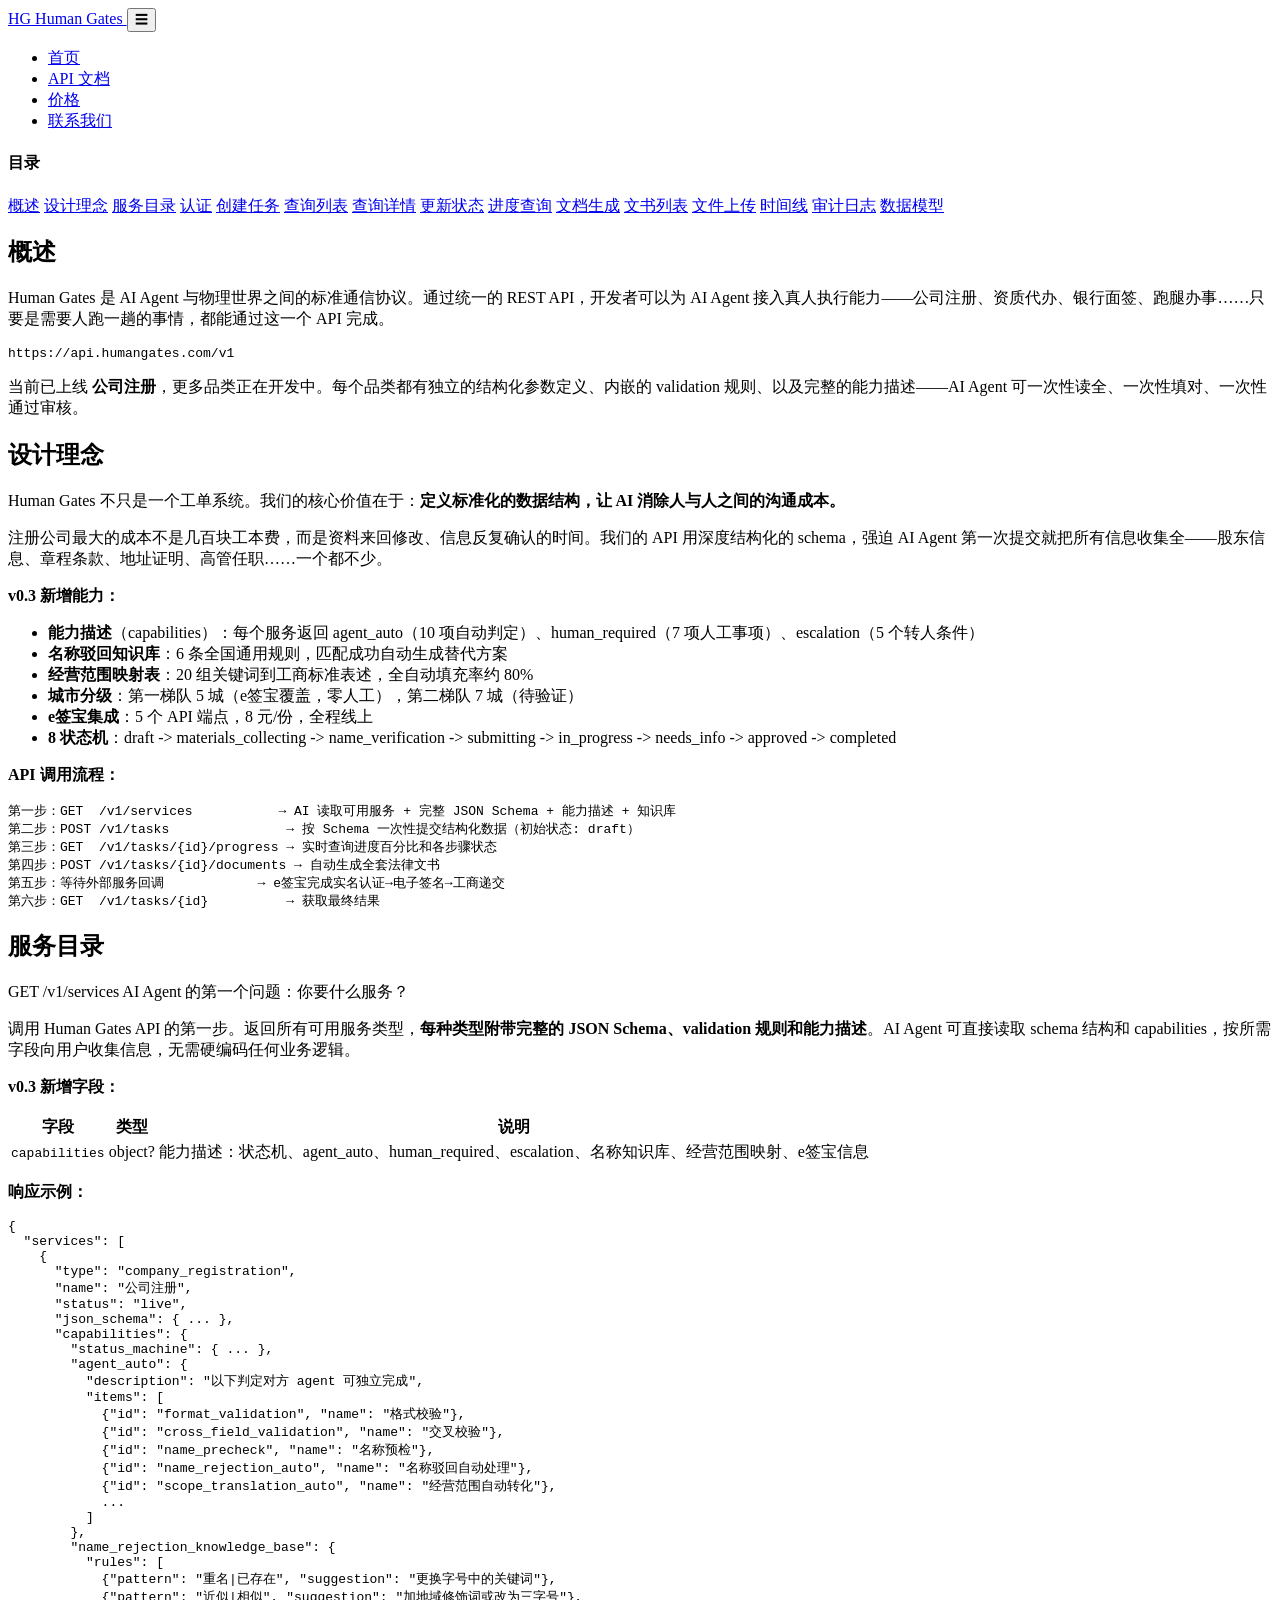
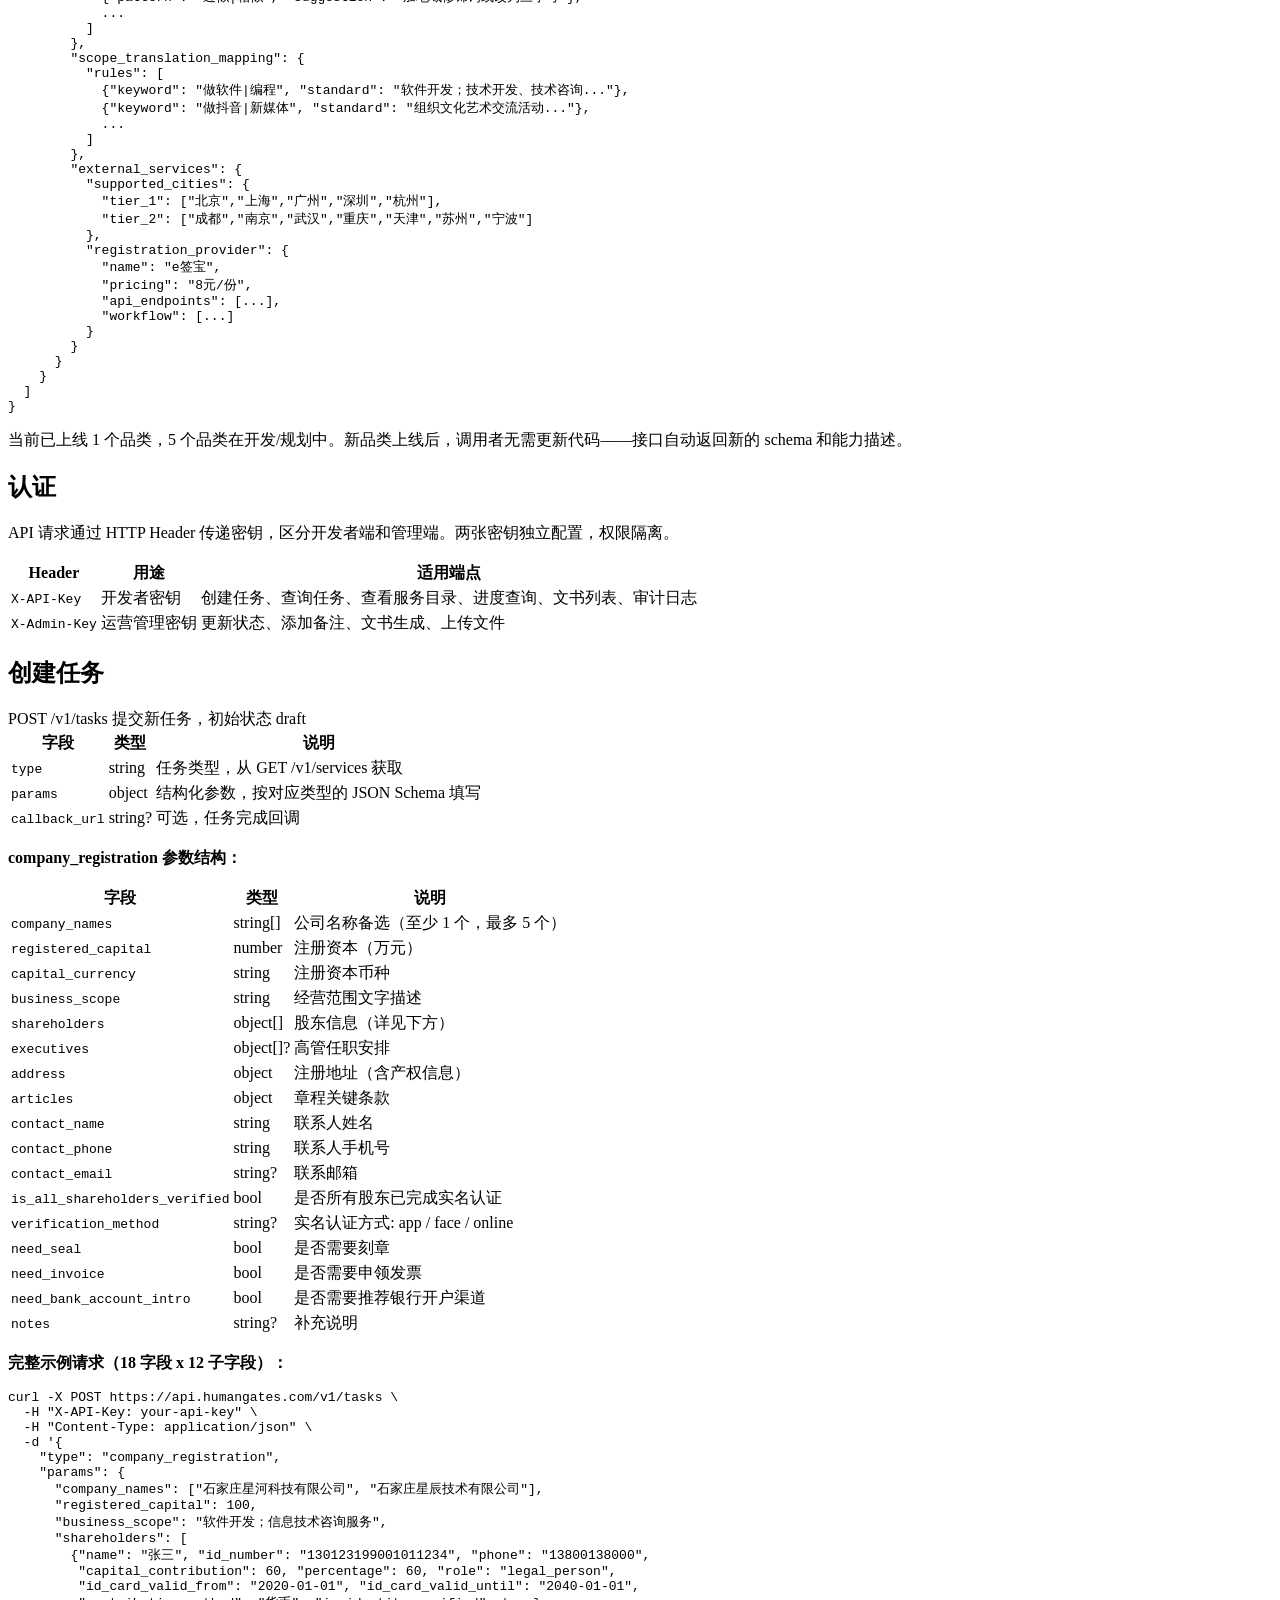
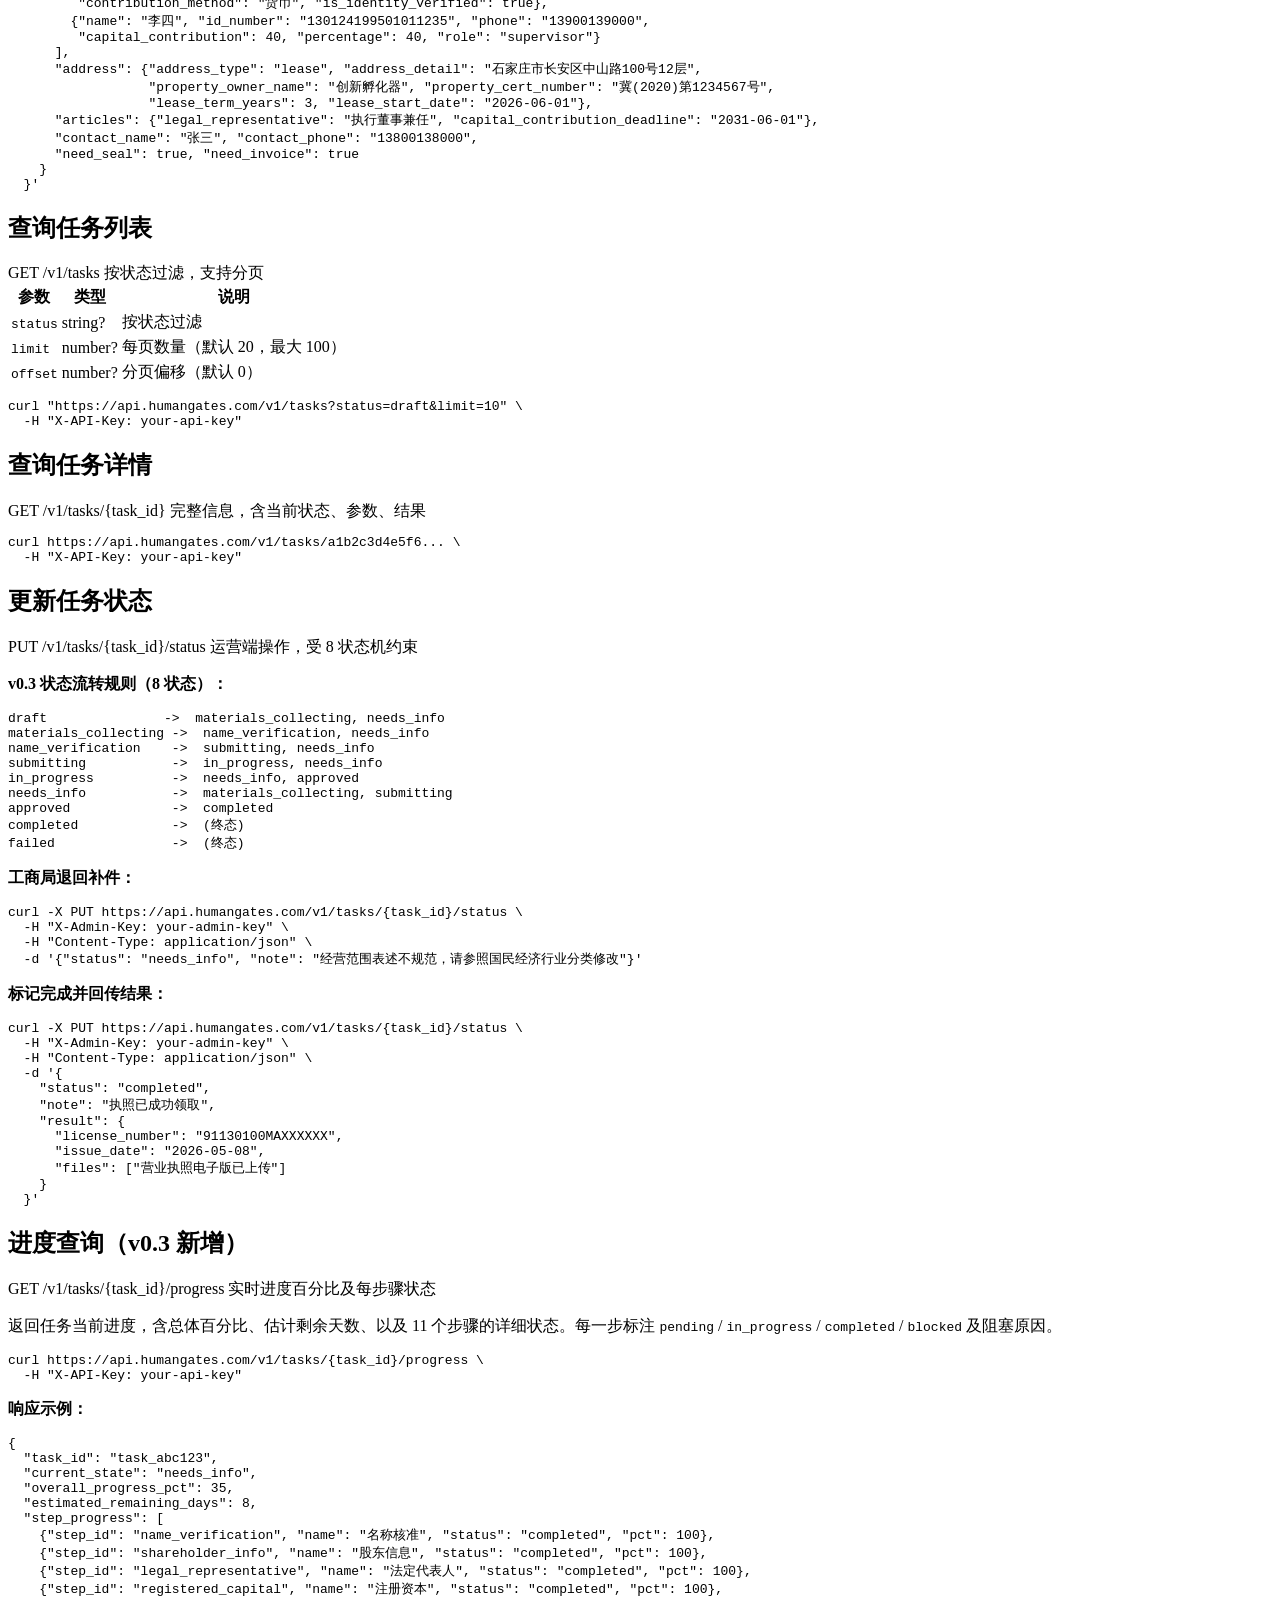
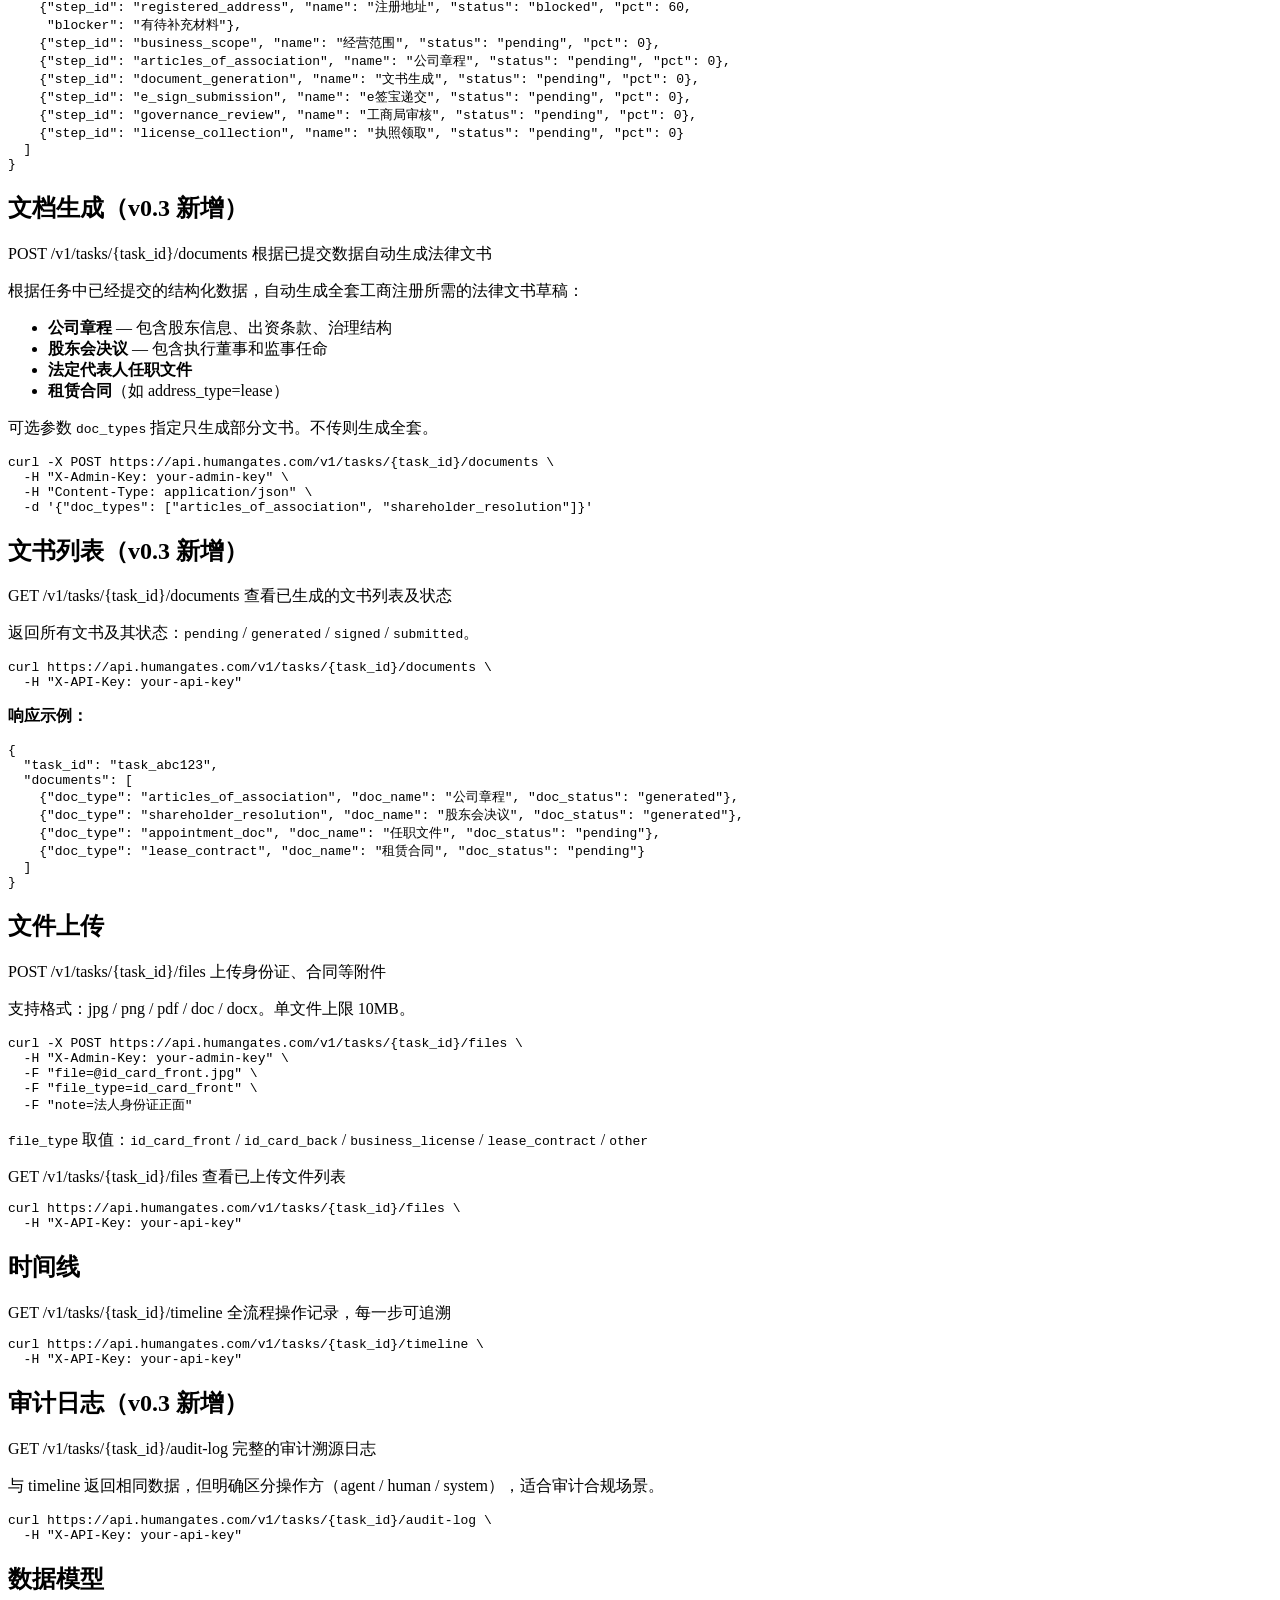
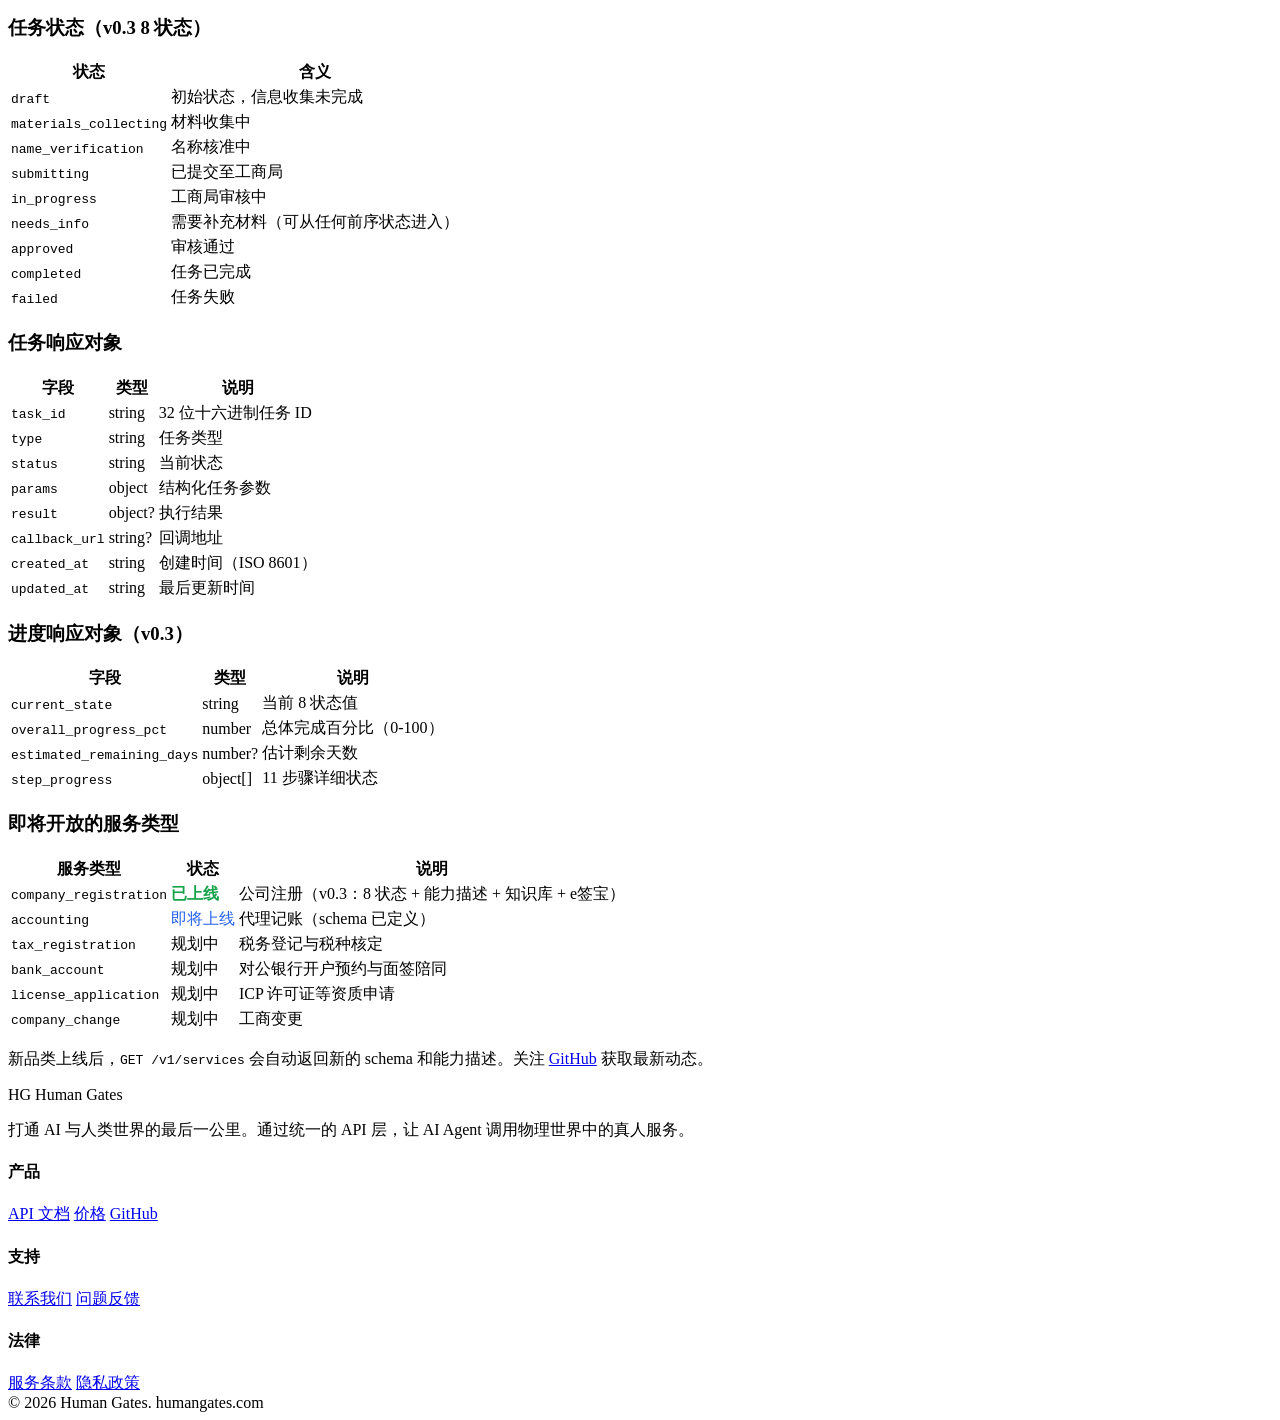
==== www/api-docs.html @ 6cca4e90 "v0.3.0 — 能力体系 + e签宝集成 + 8状态状态机 + 文书生成" ====
<!DOCTYPE html>
<html lang="zh-CN">
<head>
  <meta charset="UTF-8">
  <meta name="viewport" content="width=device-width, initial-scale=1.0">
  <title>API 文档 — Human Gates v0.3</title>
  <meta name="description" content="Human Gates API 参考文档。AI Agent 调用物理世界真人服务的标准通信协议。v0.3 新增能力描述、知识库、进度查询和文档生成。">
  <link rel="stylesheet" href="/css/style.css">
  <link rel="icon" href="data:image/svg+xml,<svg xmlns='http://www.w3.org/2000/svg' viewBox='0 0 32 32'><rect width='32' height='32' rx='8' fill='%231a56db'/><text x='50%25' y='55%25' dominant-baseline='middle' text-anchor='middle' fill='white' font-size='18' font-weight='700' font-family='sans-serif'>HG</text></svg>">
</head>
<body>

  <!-- Nav -->
  <nav class="navbar">
    <div class="container">
      <a href="/" class="logo">
        <span class="logo-icon">HG</span>
        Human Gates
      </a>
      <button class="mobile-toggle" aria-label="菜单">☰</button>
      <ul class="nav-links">
        <li><a href="/">首页</a></li>
        <li><a href="/api-docs" class="active">API 文档</a></li>
        <li><a href="/pricing">价格</a></li>
        <li><a href="/pricing#contact" class="nav-cta">联系我们</a></li>
      </ul>
    </div>
  </nav>

  <div class="container">
    <div class="doc-layout">

      <!-- Sidebar -->
      <aside class="doc-sidebar">
        <h4>目录</h4>
        <a href="#overview">概述</a>
        <a href="#philosophy">设计理念</a>
        <a href="#services">服务目录</a>
        <a href="#auth">认证</a>
        <a href="#create-task">创建任务</a>
        <a href="#list-tasks">查询列表</a>
        <a href="#get-task">查询详情</a>
        <a href="#update-status">更新状态</a>
        <a href="#progress">进度查询</a>
        <a href="#documents">文档生成</a>
        <a href="#document-list">文书列表</a>
        <a href="#files">文件上传</a>
        <a href="#timeline">时间线</a>
        <a href="#audit-log">审计日志</a>
        <a href="#schemas">数据模型</a>
      </aside>

      <!-- Content -->
      <main class="doc-content">

        <h2 id="overview">概述</h2>
        <p>Human Gates 是 AI Agent 与物理世界之间的标准通信协议。通过统一的 REST API，开发者可以为 AI Agent 接入真人执行能力——公司注册、资质代办、银行面签、跑腿办事……只要是需要人跑一趟的事情，都能通过这一个 API 完成。</p>
        <pre><code>https://api.humangates.com/v1</code></pre>
        <p>当前已上线 <strong>公司注册</strong>，更多品类正在开发中。每个品类都有独立的结构化参数定义、内嵌的 validation 规则、以及完整的能力描述——AI Agent 可一次性读全、一次性填对、一次性通过审核。</p>

        <h2 id="philosophy">设计理念</h2>
        <p>Human Gates 不只是一个工单系统。我们的核心价值在于：<strong>定义标准化的数据结构，让 AI 消除人与人之间的沟通成本。</strong></p>
        <p>注册公司最大的成本不是几百块工本费，而是资料来回修改、信息反复确认的时间。我们的 API 用深度结构化的 schema，强迫 AI Agent 第一次提交就把所有信息收集全——股东信息、章程条款、地址证明、高管任职……一个都不少。</p>
        <p><strong>v0.3 新增能力：</strong></p>
        <ul>
          <li><strong>能力描述</strong>（capabilities）：每个服务返回 agent_auto（10 项自动判定）、human_required（7 项人工事项）、escalation（5 个转人条件）</li>
          <li><strong>名称驳回知识库</strong>：6 条全国通用规则，匹配成功自动生成替代方案</li>
          <li><strong>经营范围映射表</strong>：20 组关键词到工商标准表述，全自动填充率约 80%</li>
          <li><strong>城市分级</strong>：第一梯队 5 城（e签宝覆盖，零人工），第二梯队 7 城（待验证）</li>
          <li><strong>e签宝集成</strong>：5 个 API 端点，8 元/份，全程线上</li>
          <li><strong>8 状态机</strong>：draft -> materials_collecting -> name_verification -> submitting -> in_progress -> needs_info -> approved -> completed</li>
        </ul>
        <p><strong>API 调用流程：</strong></p>
        <pre><code>第一步：GET  /v1/services           → AI 读取可用服务 + 完整 JSON Schema + 能力描述 + 知识库
第二步：POST /v1/tasks               → 按 Schema 一次性提交结构化数据（初始状态: draft）
第三步：GET  /v1/tasks/{id}/progress → 实时查询进度百分比和各步骤状态
第四步：POST /v1/tasks/{id}/documents → 自动生成全套法律文书
第五步：等待外部服务回调            → e签宝完成实名认证→电子签名→工商递交
第六步：GET  /v1/tasks/{id}          → 获取最终结果</code></pre>

        <h2 id="services">服务目录</h2>
        <div class="endpoint open">
          <div class="endpoint-header">
            <span class="endpoint-method method-get">GET</span>
            <span class="endpoint-path">/v1/services</span>
            <span class="endpoint-desc">AI Agent 的第一个问题：你要什么服务？</span>
          </div>
          <div class="endpoint-body">
            <p>调用 Human Gates API 的第一步。返回所有可用服务类型，<strong>每种类型附带完整的 JSON Schema、validation 规则和能力描述</strong>。AI Agent 可直接读取 schema 结构和 capabilities，按所需字段向用户收集信息，无需硬编码任何业务逻辑。</p>
            <p><strong>v0.3 新增字段：</strong></p>
            <table class="doc-table">
              <thead>
                <tr><th>字段</th><th>类型</th><th>说明</th></tr>
              </thead>
              <tbody>
                <tr><td><code>capabilities</code></td><td>object?</td><td>能力描述：状态机、agent_auto、human_required、escalation、名称知识库、经营范围映射、e签宝信息</td></tr>
              </tbody>
            </table>
            <p><strong>响应示例：</strong></p>
            <pre><code>{
  "services": [
    {
      "type": "company_registration",
      "name": "公司注册",
      "status": "live",
      "json_schema": { ... },
      "capabilities": {
        "status_machine": { ... },
        "agent_auto": {
          "description": "以下判定对方 agent 可独立完成",
          "items": [
            {"id": "format_validation", "name": "格式校验"},
            {"id": "cross_field_validation", "name": "交叉校验"},
            {"id": "name_precheck", "name": "名称预检"},
            {"id": "name_rejection_auto", "name": "名称驳回自动处理"},
            {"id": "scope_translation_auto", "name": "经营范围自动转化"},
            ...
          ]
        },
        "name_rejection_knowledge_base": {
          "rules": [
            {"pattern": "重名|已存在", "suggestion": "更换字号中的关键词"},
            {"pattern": "近似|相似", "suggestion": "加地域修饰词或改为三字号"},
            ...
          ]
        },
        "scope_translation_mapping": {
          "rules": [
            {"keyword": "做软件|编程", "standard": "软件开发；技术开发、技术咨询..."},
            {"keyword": "做抖音|新媒体", "standard": "组织文化艺术交流活动..."},
            ...
          ]
        },
        "external_services": {
          "supported_cities": {
            "tier_1": ["北京","上海","广州","深圳","杭州"],
            "tier_2": ["成都","南京","武汉","重庆","天津","苏州","宁波"]
          },
          "registration_provider": {
            "name": "e签宝",
            "pricing": "8元/份",
            "api_endpoints": [...],
            "workflow": [...]
          }
        }
      }
    }
  ]
}</code></pre>
            <p>当前已上线 1 个品类，5 个品类在开发/规划中。新品类上线后，调用者无需更新代码——接口自动返回新的 schema 和能力描述。</p>
          </div>
        </div>

        <h2 id="auth">认证</h2>
        <p>API 请求通过 HTTP Header 传递密钥，区分开发者端和管理端。两张密钥独立配置，权限隔离。</p>
        <table class="doc-table">
          <thead>
            <tr><th>Header</th><th>用途</th><th>适用端点</th></tr>
          </thead>
          <tbody>
            <tr><td><code>X-API-Key</code></td><td>开发者密钥</td><td>创建任务、查询任务、查看服务目录、进度查询、文书列表、审计日志</td></tr>
            <tr><td><code>X-Admin-Key</code></td><td>运营管理密钥</td><td>更新状态、添加备注、文书生成、上传文件</td></tr>
          </tbody>
        </table>

        <h2 id="create-task">创建任务</h2>
        <div class="endpoint open">
          <div class="endpoint-header">
            <span class="endpoint-method method-post">POST</span>
            <span class="endpoint-path">/v1/tasks</span>
            <span class="endpoint-desc">提交新任务，初始状态 draft</span>
          </div>
          <div class="endpoint-body">
            <table class="doc-table">
              <thead>
                <tr><th>字段</th><th>类型</th><th>说明</th></tr>
              </thead>
              <tbody>
                <tr><td><code>type</code></td><td>string</td><td>任务类型，从 GET /v1/services 获取</td></tr>
                <tr><td><code>params</code></td><td>object</td><td>结构化参数，按对应类型的 JSON Schema 填写</td></tr>
                <tr><td><code>callback_url</code></td><td>string?</td><td>可选，任务完成回调</td></tr>
              </tbody>
            </table>
            <p><strong>company_registration 参数结构：</strong></p>
            <table class="doc-table">
              <thead>
                <tr><th>字段</th><th>类型</th><th>说明</th></tr>
              </thead>
              <tbody>
                <tr><td><code>company_names</code></td><td>string[]</td><td>公司名称备选（至少 1 个，最多 5 个）</td></tr>
                <tr><td><code>registered_capital</code></td><td>number</td><td>注册资本（万元）</td></tr>
                <tr><td><code>capital_currency</code></td><td>string</td><td>注册资本币种</td></tr>
                <tr><td><code>business_scope</code></td><td>string</td><td>经营范围文字描述</td></tr>
                <tr><td><code>shareholders</code></td><td>object[]</td><td>股东信息（详见下方）</td></tr>
                <tr><td><code>executives</code></td><td>object[]?</td><td>高管任职安排</td></tr>
                <tr><td><code>address</code></td><td>object</td><td>注册地址（含产权信息）</td></tr>
                <tr><td><code>articles</code></td><td>object</td><td>章程关键条款</td></tr>
                <tr><td><code>contact_name</code></td><td>string</td><td>联系人姓名</td></tr>
                <tr><td><code>contact_phone</code></td><td>string</td><td>联系人手机号</td></tr>
                <tr><td><code>contact_email</code></td><td>string?</td><td>联系邮箱</td></tr>
                <tr><td><code>is_all_shareholders_verified</code></td><td>bool</td><td>是否所有股东已完成实名认证</td></tr>
                <tr><td><code>verification_method</code></td><td>string?</td><td>实名认证方式: app / face / online</td></tr>
                <tr><td><code>need_seal</code></td><td>bool</td><td>是否需要刻章</td></tr>
                <tr><td><code>need_invoice</code></td><td>bool</td><td>是否需要申领发票</td></tr>
                <tr><td><code>need_bank_account_intro</code></td><td>bool</td><td>是否需要推荐银行开户渠道</td></tr>
                <tr><td><code>notes</code></td><td>string?</td><td>补充说明</td></tr>
              </tbody>
            </table>
            <p><strong>完整示例请求（18 字段 x 12 子字段）：</strong></p>
            <pre><code>curl -X POST https://api.humangates.com/v1/tasks \
  -H "X-API-Key: your-api-key" \
  -H "Content-Type: application/json" \
  -d '{
    "type": "company_registration",
    "params": {
      "company_names": ["石家庄星河科技有限公司", "石家庄星辰技术有限公司"],
      "registered_capital": 100,
      "business_scope": "软件开发；信息技术咨询服务",
      "shareholders": [
        {"name": "张三", "id_number": "130123199001011234", "phone": "13800138000",
         "capital_contribution": 60, "percentage": 60, "role": "legal_person",
         "id_card_valid_from": "2020-01-01", "id_card_valid_until": "2040-01-01",
         "contribution_method": "货币", "is_identity_verified": true},
        {"name": "李四", "id_number": "130124199501011235", "phone": "13900139000",
         "capital_contribution": 40, "percentage": 40, "role": "supervisor"}
      ],
      "address": {"address_type": "lease", "address_detail": "石家庄市长安区中山路100号12层",
                  "property_owner_name": "创新孵化器", "property_cert_number": "冀(2020)第1234567号",
                  "lease_term_years": 3, "lease_start_date": "2026-06-01"},
      "articles": {"legal_representative": "执行董事兼任", "capital_contribution_deadline": "2031-06-01"},
      "contact_name": "张三", "contact_phone": "13800138000",
      "need_seal": true, "need_invoice": true
    }
  }'</code></pre>
          </div>
        </div>

        <h2 id="list-tasks">查询任务列表</h2>
        <div class="endpoint open">
          <div class="endpoint-header">
            <span class="endpoint-method method-get">GET</span>
            <span class="endpoint-path">/v1/tasks</span>
            <span class="endpoint-desc">按状态过滤，支持分页</span>
          </div>
          <div class="endpoint-body">
            <table class="doc-table">
              <thead>
                <tr><th>参数</th><th>类型</th><th>说明</th></tr>
              </thead>
              <tbody>
                <tr><td><code>status</code></td><td>string?</td><td>按状态过滤</td></tr>
                <tr><td><code>limit</code></td><td>number?</td><td>每页数量（默认 20，最大 100）</td></tr>
                <tr><td><code>offset</code></td><td>number?</td><td>分页偏移（默认 0）</td></tr>
              </tbody>
            </table>
            <pre><code>curl "https://api.humangates.com/v1/tasks?status=draft&limit=10" \
  -H "X-API-Key: your-api-key"</code></pre>
          </div>
        </div>

        <h2 id="get-task">查询任务详情</h2>
        <div class="endpoint open">
          <div class="endpoint-header">
            <span class="endpoint-method method-get">GET</span>
            <span class="endpoint-path">/v1/tasks/{task_id}</span>
            <span class="endpoint-desc">完整信息，含当前状态、参数、结果</span>
          </div>
          <div class="endpoint-body">
            <pre><code>curl https://api.humangates.com/v1/tasks/a1b2c3d4e5f6... \
  -H "X-API-Key: your-api-key"</code></pre>
          </div>
        </div>

        <h2 id="update-status">更新任务状态</h2>
        <div class="endpoint open">
          <div class="endpoint-header">
            <span class="endpoint-method method-put">PUT</span>
            <span class="endpoint-path">/v1/tasks/{task_id}/status</span>
            <span class="endpoint-desc">运营端操作，受 8 状态机约束</span>
          </div>
          <div class="endpoint-body">
            <p><strong>v0.3 状态流转规则（8 状态）：</strong></p>
            <pre><code>draft               ->  materials_collecting, needs_info
materials_collecting ->  name_verification, needs_info
name_verification    ->  submitting, needs_info
submitting           ->  in_progress, needs_info
in_progress          ->  needs_info, approved
needs_info           ->  materials_collecting, submitting
approved             ->  completed
completed            ->  (终态)
failed               ->  (终态)</code></pre>
            <p><strong>工商局退回补件：</strong></p>
            <pre><code>curl -X PUT https://api.humangates.com/v1/tasks/{task_id}/status \
  -H "X-Admin-Key: your-admin-key" \
  -H "Content-Type: application/json" \
  -d '{"status": "needs_info", "note": "经营范围表述不规范，请参照国民经济行业分类修改"}'</code></pre>
            <p><strong>标记完成并回传结果：</strong></p>
            <pre><code>curl -X PUT https://api.humangates.com/v1/tasks/{task_id}/status \
  -H "X-Admin-Key: your-admin-key" \
  -H "Content-Type: application/json" \
  -d '{
    "status": "completed",
    "note": "执照已成功领取",
    "result": {
      "license_number": "91130100MAXXXXXX",
      "issue_date": "2026-05-08",
      "files": ["营业执照电子版已上传"]
    }
  }'</code></pre>
          </div>
        </div>

        <h2 id="progress">进度查询（v0.3 新增）</h2>
        <div class="endpoint open">
          <div class="endpoint-header">
            <span class="endpoint-method method-get">GET</span>
            <span class="endpoint-path">/v1/tasks/{task_id}/progress</span>
            <span class="endpoint-desc">实时进度百分比及每步骤状态</span>
          </div>
          <div class="endpoint-body">
            <p>返回任务当前进度，含总体百分比、估计剩余天数、以及 11 个步骤的详细状态。每一步标注 <code>pending</code> / <code>in_progress</code> / <code>completed</code> / <code>blocked</code> 及阻塞原因。</p>
            <pre><code>curl https://api.humangates.com/v1/tasks/{task_id}/progress \
  -H "X-API-Key: your-api-key"</code></pre>
            <p><strong>响应示例：</strong></p>
            <pre><code>{
  "task_id": "task_abc123",
  "current_state": "needs_info",
  "overall_progress_pct": 35,
  "estimated_remaining_days": 8,
  "step_progress": [
    {"step_id": "name_verification", "name": "名称核准", "status": "completed", "pct": 100},
    {"step_id": "shareholder_info", "name": "股东信息", "status": "completed", "pct": 100},
    {"step_id": "legal_representative", "name": "法定代表人", "status": "completed", "pct": 100},
    {"step_id": "registered_capital", "name": "注册资本", "status": "completed", "pct": 100},
    {"step_id": "registered_address", "name": "注册地址", "status": "blocked", "pct": 60,
     "blocker": "有待补充材料"},
    {"step_id": "business_scope", "name": "经营范围", "status": "pending", "pct": 0},
    {"step_id": "articles_of_association", "name": "公司章程", "status": "pending", "pct": 0},
    {"step_id": "document_generation", "name": "文书生成", "status": "pending", "pct": 0},
    {"step_id": "e_sign_submission", "name": "e签宝递交", "status": "pending", "pct": 0},
    {"step_id": "governance_review", "name": "工商局审核", "status": "pending", "pct": 0},
    {"step_id": "license_collection", "name": "执照领取", "status": "pending", "pct": 0}
  ]
}</code></pre>
          </div>
        </div>

        <h2 id="documents">文档生成（v0.3 新增）</h2>
        <div class="endpoint open">
          <div class="endpoint-header">
            <span class="endpoint-method method-post">POST</span>
            <span class="endpoint-path">/v1/tasks/{task_id}/documents</span>
            <span class="endpoint-desc">根据已提交数据自动生成法律文书</span>
          </div>
          <div class="endpoint-body">
            <p>根据任务中已经提交的结构化数据，自动生成全套工商注册所需的法律文书草稿：</p>
            <ul>
              <li><strong>公司章程</strong> — 包含股东信息、出资条款、治理结构</li>
              <li><strong>股东会决议</strong> — 包含执行董事和监事任命</li>
              <li><strong>法定代表人任职文件</strong></li>
              <li><strong>租赁合同</strong>（如 address_type=lease）</li>
            </ul>
            <p>可选参数 <code>doc_types</code> 指定只生成部分文书。不传则生成全套。</p>
            <pre><code>curl -X POST https://api.humangates.com/v1/tasks/{task_id}/documents \
  -H "X-Admin-Key: your-admin-key" \
  -H "Content-Type: application/json" \
  -d '{"doc_types": ["articles_of_association", "shareholder_resolution"]}'</code></pre>
          </div>
        </div>

        <h2 id="document-list">文书列表（v0.3 新增）</h2>
        <div class="endpoint open">
          <div class="endpoint-header">
            <span class="endpoint-method method-get">GET</span>
            <span class="endpoint-path">/v1/tasks/{task_id}/documents</span>
            <span class="endpoint-desc">查看已生成的文书列表及状态</span>
          </div>
          <div class="endpoint-body">
            <p>返回所有文书及其状态：<code>pending</code> / <code>generated</code> / <code>signed</code> / <code>submitted</code>。</p>
            <pre><code>curl https://api.humangates.com/v1/tasks/{task_id}/documents \
  -H "X-API-Key: your-api-key"</code></pre>
            <p><strong>响应示例：</strong></p>
            <pre><code>{
  "task_id": "task_abc123",
  "documents": [
    {"doc_type": "articles_of_association", "doc_name": "公司章程", "doc_status": "generated"},
    {"doc_type": "shareholder_resolution", "doc_name": "股东会决议", "doc_status": "generated"},
    {"doc_type": "appointment_doc", "doc_name": "任职文件", "doc_status": "pending"},
    {"doc_type": "lease_contract", "doc_name": "租赁合同", "doc_status": "pending"}
  ]
}</code></pre>
          </div>
        </div>

        <h2 id="files">文件上传</h2>
        <div class="endpoint open">
          <div class="endpoint-header">
            <span class="endpoint-method method-post">POST</span>
            <span class="endpoint-path">/v1/tasks/{task_id}/files</span>
            <span class="endpoint-desc">上传身份证、合同等附件</span>
          </div>
          <div class="endpoint-body">
            <p>支持格式：jpg / png / pdf / doc / docx。单文件上限 10MB。</p>
            <pre><code>curl -X POST https://api.humangates.com/v1/tasks/{task_id}/files \
  -H "X-Admin-Key: your-admin-key" \
  -F "file=@id_card_front.jpg" \
  -F "file_type=id_card_front" \
  -F "note=法人身份证正面"</code></pre>
            <p><code>file_type</code> 取值：<code>id_card_front</code> / <code>id_card_back</code> / <code>business_license</code> / <code>lease_contract</code> / <code>other</code></p>
          </div>
        </div>

        <div class="endpoint open">
          <div class="endpoint-header">
            <span class="endpoint-method method-get">GET</span>
            <span class="endpoint-path">/v1/tasks/{task_id}/files</span>
            <span class="endpoint-desc">查看已上传文件列表</span>
          </div>
          <div class="endpoint-body">
            <pre><code>curl https://api.humangates.com/v1/tasks/{task_id}/files \
  -H "X-API-Key: your-api-key"</code></pre>
          </div>
        </div>

        <h2 id="timeline">时间线</h2>
        <div class="endpoint open">
          <div class="endpoint-header">
            <span class="endpoint-method method-get">GET</span>
            <span class="endpoint-path">/v1/tasks/{task_id}/timeline</span>
            <span class="endpoint-desc">全流程操作记录，每一步可追溯</span>
          </div>
          <div class="endpoint-body">
            <pre><code>curl https://api.humangates.com/v1/tasks/{task_id}/timeline \
  -H "X-API-Key: your-api-key"</code></pre>
          </div>
        </div>

        <h2 id="audit-log">审计日志（v0.3 新增）</h2>
        <div class="endpoint open">
          <div class="endpoint-header">
            <span class="endpoint-method method-get">GET</span>
            <span class="endpoint-path">/v1/tasks/{task_id}/audit-log</span>
            <span class="endpoint-desc">完整的审计溯源日志</span>
          </div>
          <div class="endpoint-body">
            <p>与 timeline 返回相同数据，但明确区分操作方（agent / human / system），适合审计合规场景。</p>
            <pre><code>curl https://api.humangates.com/v1/tasks/{task_id}/audit-log \
  -H "X-API-Key: your-api-key"</code></pre>
          </div>
        </div>

        <h2 id="schemas">数据模型</h2>

        <h3>任务状态（v0.3 8 状态）</h3>
        <table class="doc-table">
          <thead>
            <tr><th>状态</th><th>含义</th></tr>
          </thead>
          <tbody>
            <tr><td><code>draft</code></td><td>初始状态，信息收集未完成</td></tr>
            <tr><td><code>materials_collecting</code></td><td>材料收集中</td></tr>
            <tr><td><code>name_verification</code></td><td>名称核准中</td></tr>
            <tr><td><code>submitting</code></td><td>已提交至工商局</td></tr>
            <tr><td><code>in_progress</code></td><td>工商局审核中</td></tr>
            <tr><td><code>needs_info</code></td><td>需要补充材料（可从任何前序状态进入）</td></tr>
            <tr><td><code>approved</code></td><td>审核通过</td></tr>
            <tr><td><code>completed</code></td><td>任务已完成</td></tr>
            <tr><td><code>failed</code></td><td>任务失败</td></tr>
          </tbody>
        </table>

        <h3>任务响应对象</h3>
        <table class="doc-table">
          <thead>
            <tr><th>字段</th><th>类型</th><th>说明</th></tr>
          </thead>
          <tbody>
            <tr><td><code>task_id</code></td><td>string</td><td>32 位十六进制任务 ID</td></tr>
            <tr><td><code>type</code></td><td>string</td><td>任务类型</td></tr>
            <tr><td><code>status</code></td><td>string</td><td>当前状态</td></tr>
            <tr><td><code>params</code></td><td>object</td><td>结构化任务参数</td></tr>
            <tr><td><code>result</code></td><td>object?</td><td>执行结果</td></tr>
            <tr><td><code>callback_url</code></td><td>string?</td><td>回调地址</td></tr>
            <tr><td><code>created_at</code></td><td>string</td><td>创建时间（ISO 8601）</td></tr>
            <tr><td><code>updated_at</code></td><td>string</td><td>最后更新时间</td></tr>
          </tbody>
        </table>

        <h3>进度响应对象（v0.3）</h3>
        <table class="doc-table">
          <thead>
            <tr><th>字段</th><th>类型</th><th>说明</th></tr>
          </thead>
          <tbody>
            <tr><td><code>current_state</code></td><td>string</td><td>当前 8 状态值</td></tr>
            <tr><td><code>overall_progress_pct</code></td><td>number</td><td>总体完成百分比（0-100）</td></tr>
            <tr><td><code>estimated_remaining_days</code></td><td>number?</td><td>估计剩余天数</td></tr>
            <tr><td><code>step_progress</code></td><td>object[]</td><td>11 步骤详细状态</td></tr>
          </tbody>
        </table>

        <h3>即将开放的服务类型</h3>
        <table class="doc-table">
          <thead>
            <tr><th>服务类型</th><th>状态</th><th>说明</th></tr>
          </thead>
          <tbody>
            <tr><td><code>company_registration</code></td><td><span style="color:#16a34a;font-weight:600;">已上线</span></td><td>公司注册（v0.3：8 状态 + 能力描述 + 知识库 + e签宝）</td></tr>
            <tr><td><code>accounting</code></td><td><span style="color:#2563eb;">即将上线</span></td><td>代理记账（schema 已定义）</td></tr>
            <tr><td><code>tax_registration</code></td><td>规划中</td><td>税务登记与税种核定</td></tr>
            <tr><td><code>bank_account</code></td><td>规划中</td><td>对公银行开户预约与面签陪同</td></tr>
            <tr><td><code>license_application</code></td><td>规划中</td><td>ICP 许可证等资质申请</td></tr>
            <tr><td><code>company_change</code></td><td>规划中</td><td>工商变更</td></tr>
          </tbody>
        </table>
        <p>新品类上线后，<code>GET /v1/services</code> 会自动返回新的 schema 和能力描述。关注 <a href="https://github.com/nassen-yin/humangates">GitHub</a> 获取最新动态。</p>

      </main>
    </div>
  </div>

  <!-- Footer -->
  <footer class="footer">
    <div class="container">
      <div class="footer-grid">
        <div class="footer-brand">
          <div class="logo">
            <span class="logo-icon">HG</span>
            Human Gates
          </div>
          <p>打通 AI 与人类世界的最后一公里。通过统一的 API 层，让 AI Agent 调用物理世界中的真人服务。</p>
        </div>
        <div class="footer-col">
          <h4>产品</h4>
          <a href="/api-docs">API 文档</a>
          <a href="/pricing">价格</a>
          <a href="https://github.com/nassen-yin/humangates">GitHub</a>
        </div>
        <div class="footer-col">
          <h4>支持</h4>
          <a href="/pricing#contact">联系我们</a>
          <a href="https://github.com/nassen-yin/humangates/issues">问题反馈</a>
        </div>
        <div class="footer-col">
          <h4>法律</h4>
          <a href="#">服务条款</a>
          <a href="#">隐私政策</a>
        </div>
      </div>
      <div class="footer-bottom">
        &copy; 2026 Human Gates. humangates.com
      </div>
    </div>
  </footer>

  <script src="/js/main.js"></script>
</body>
</html>
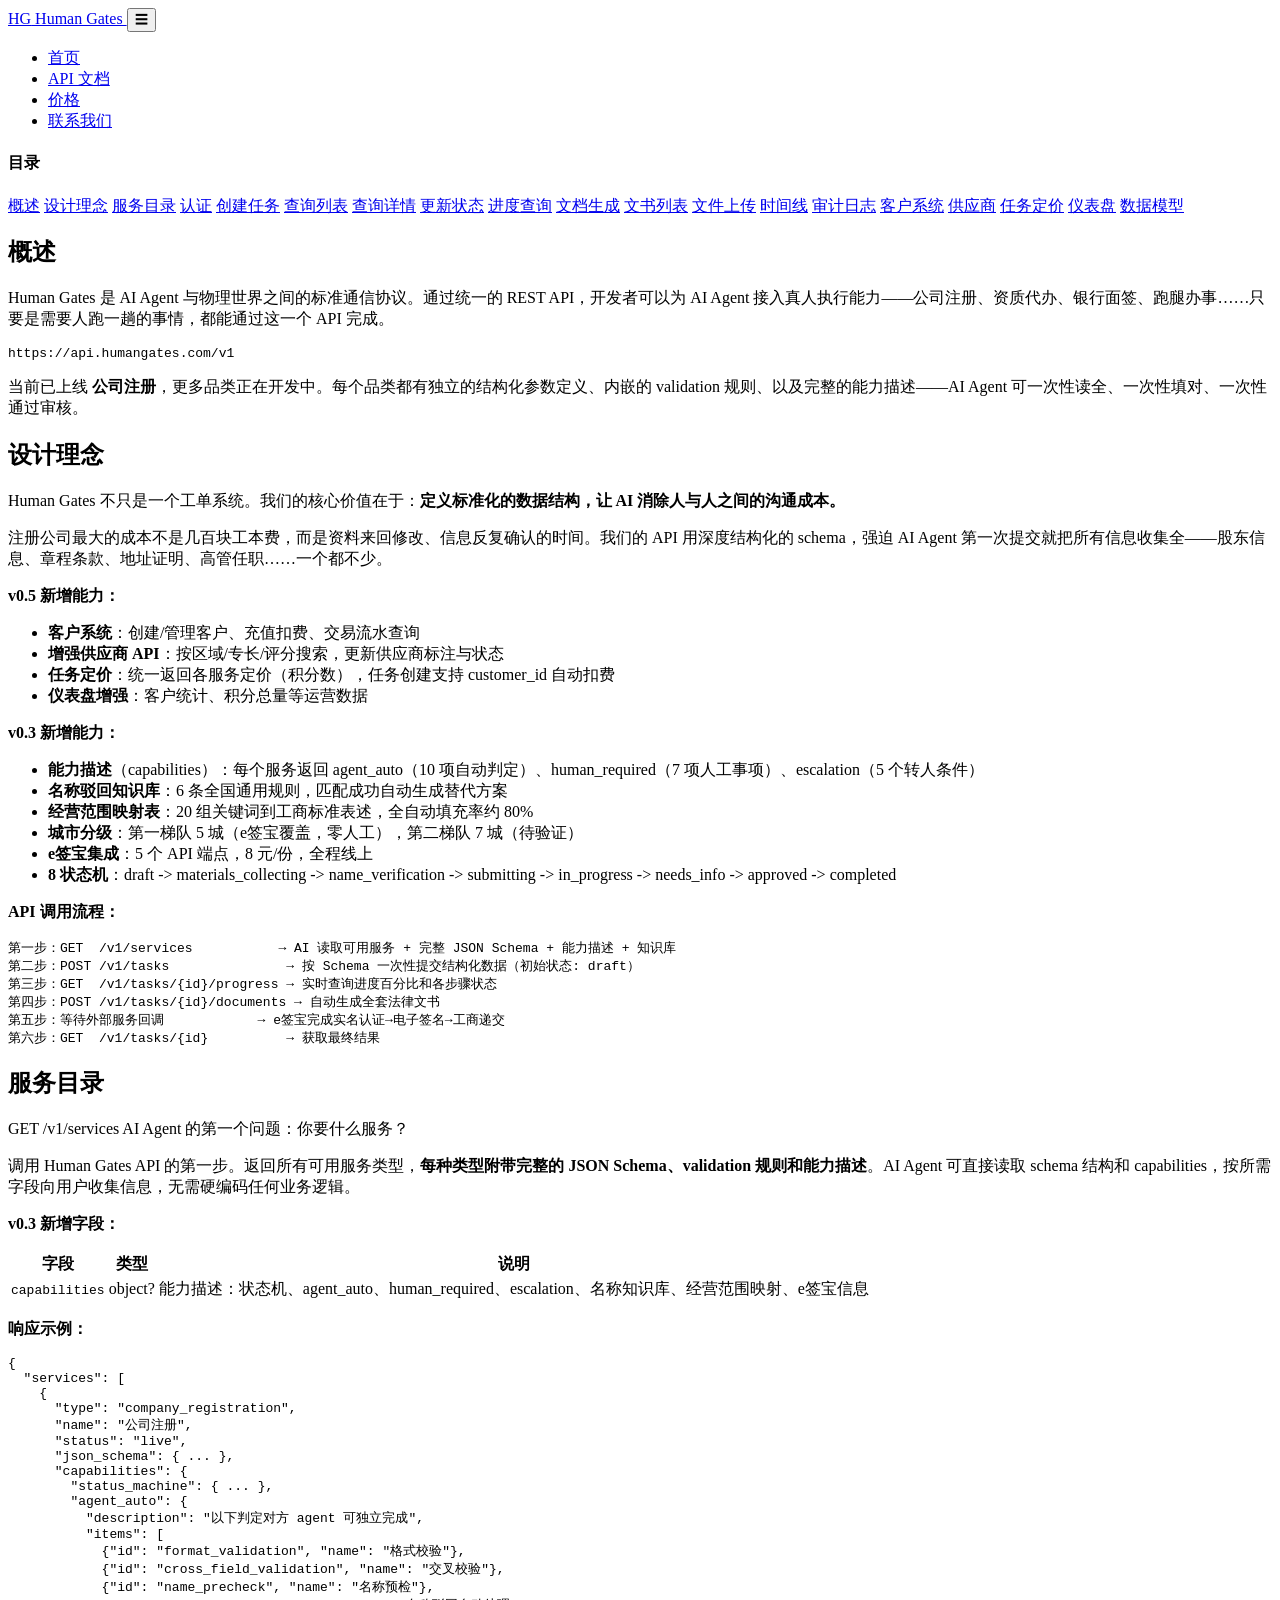
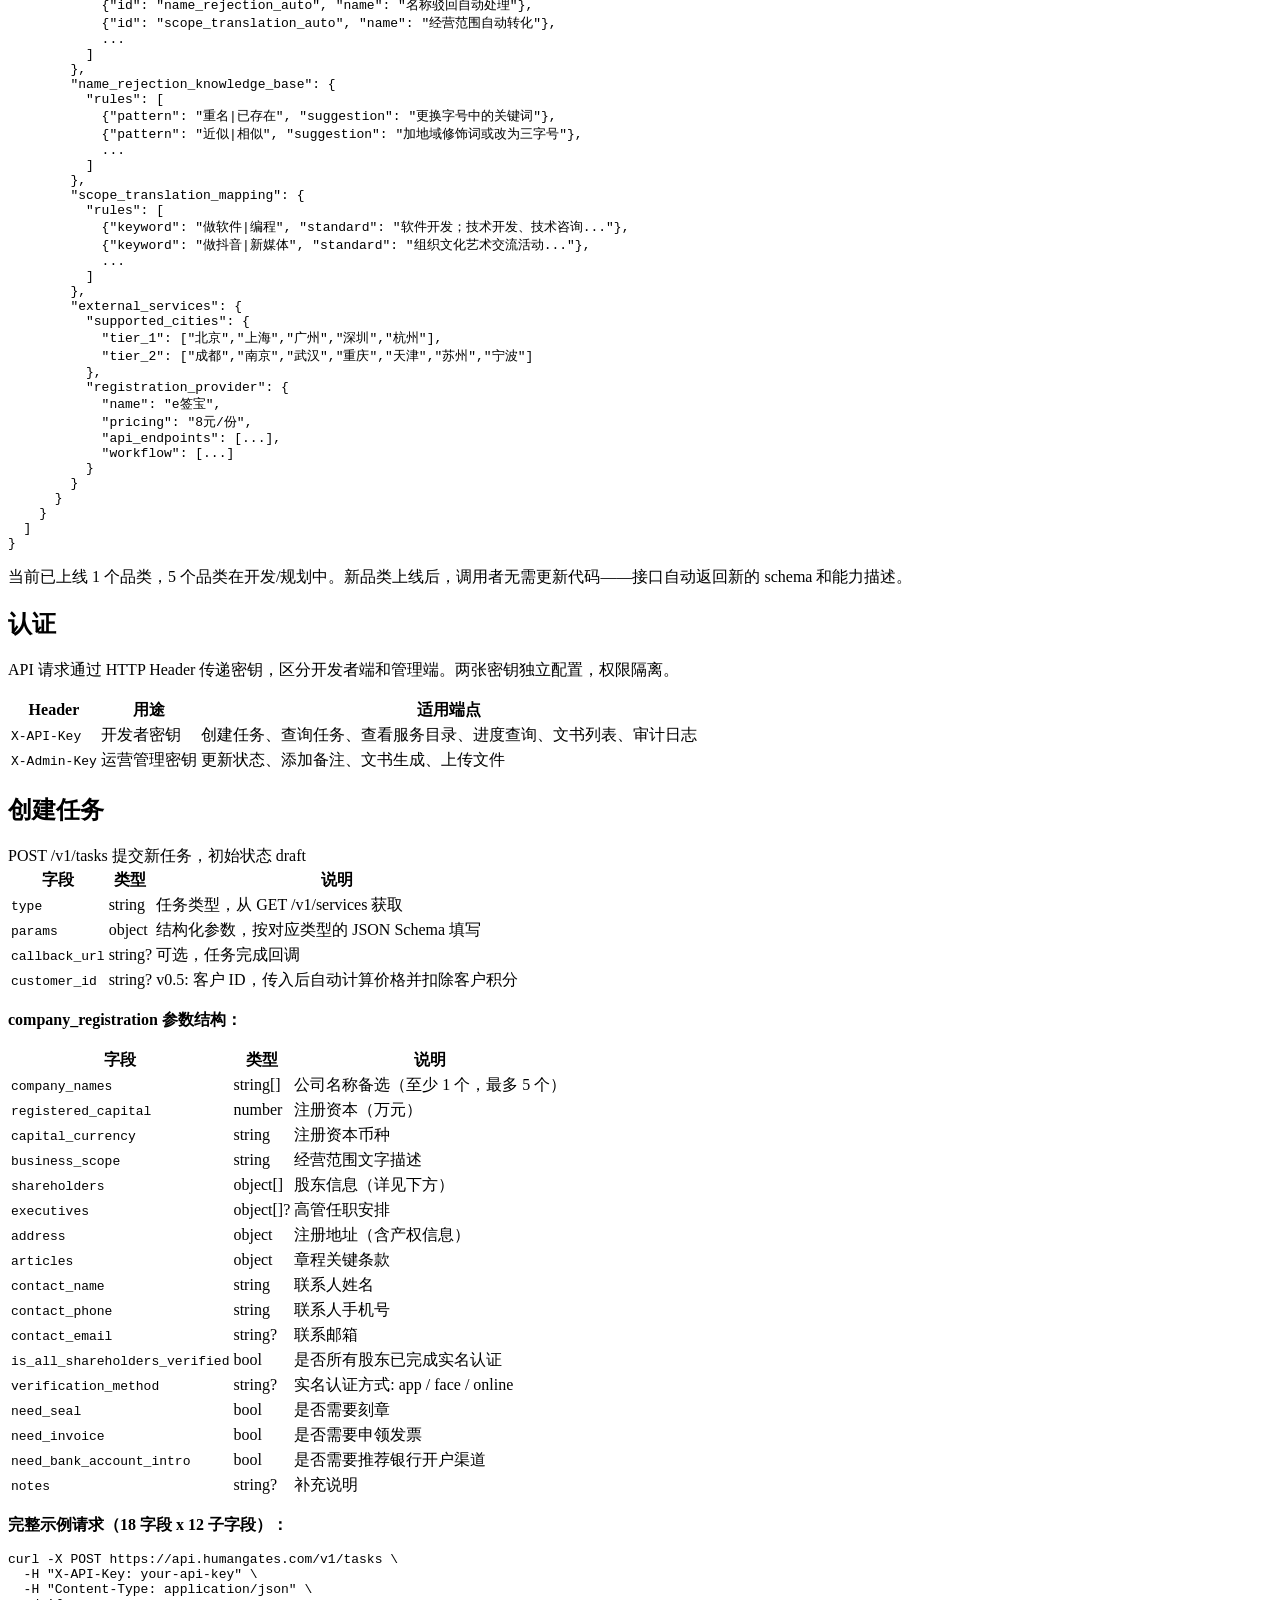
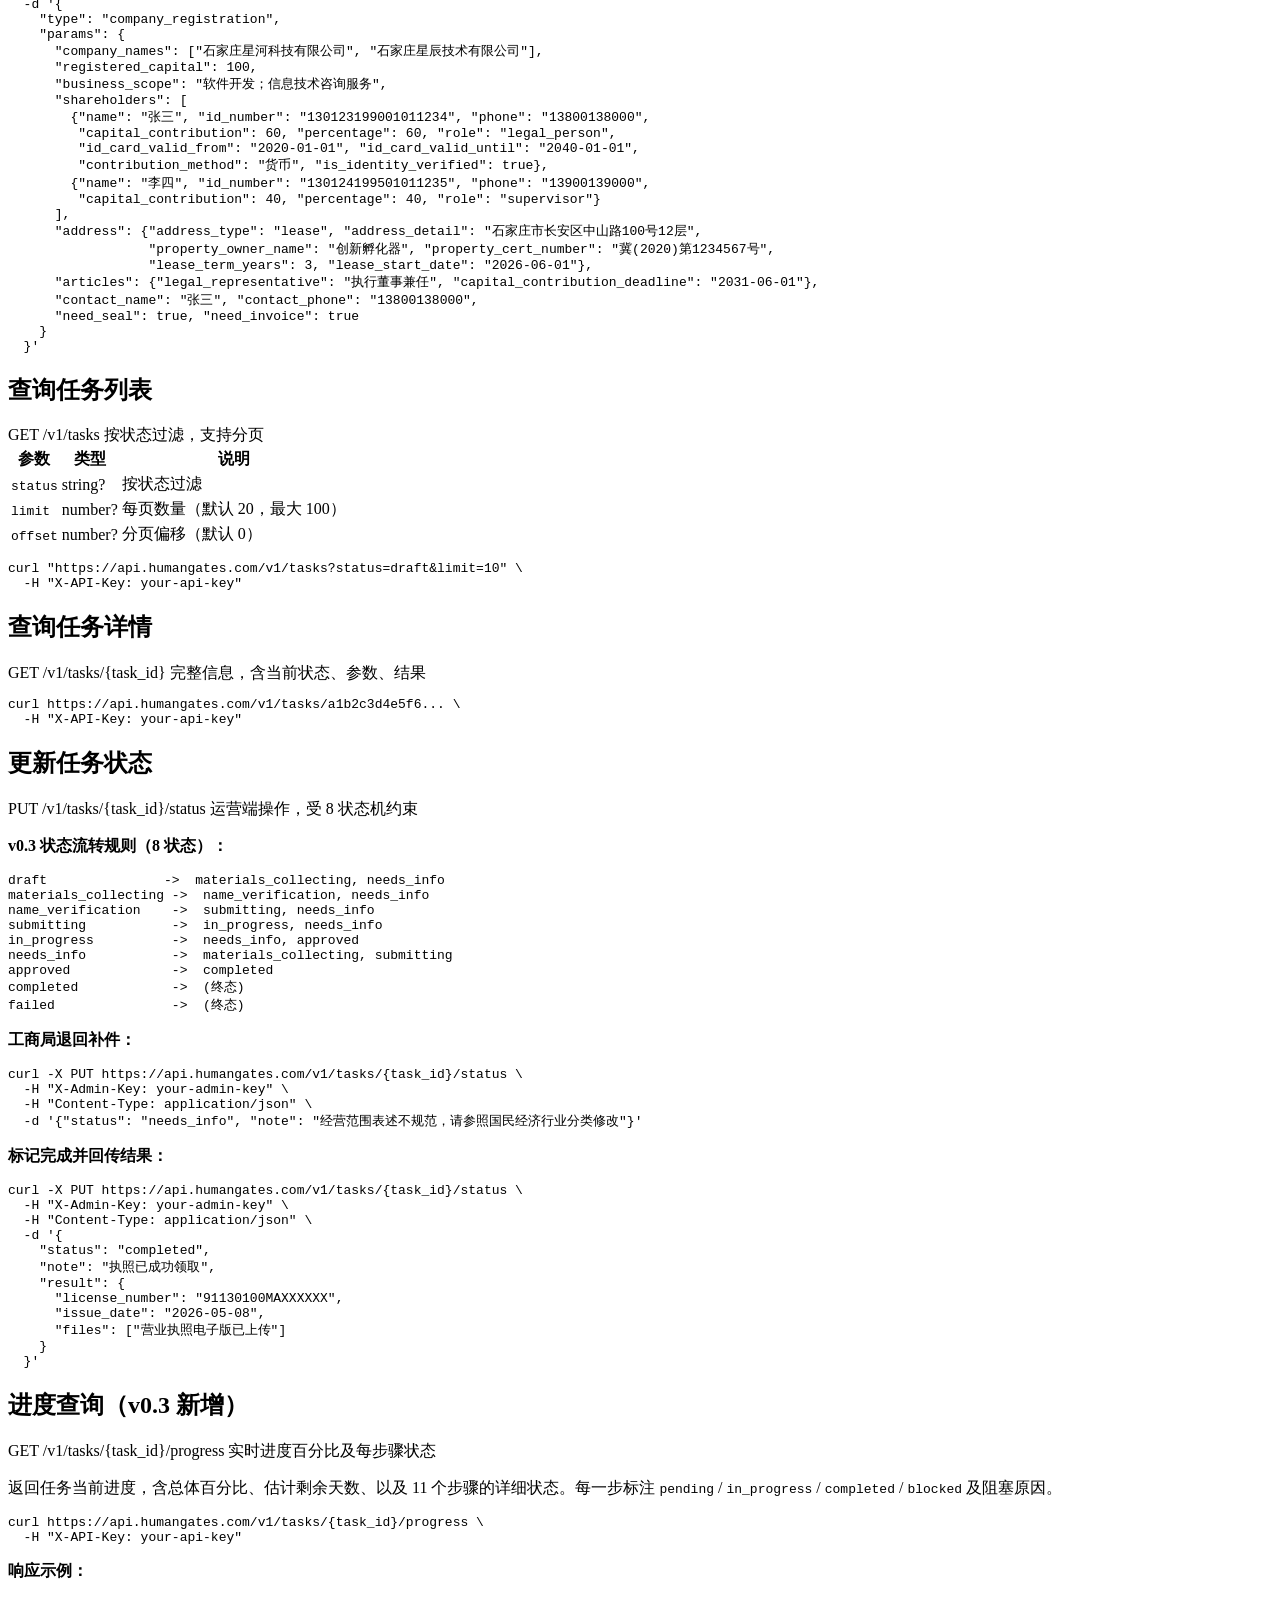
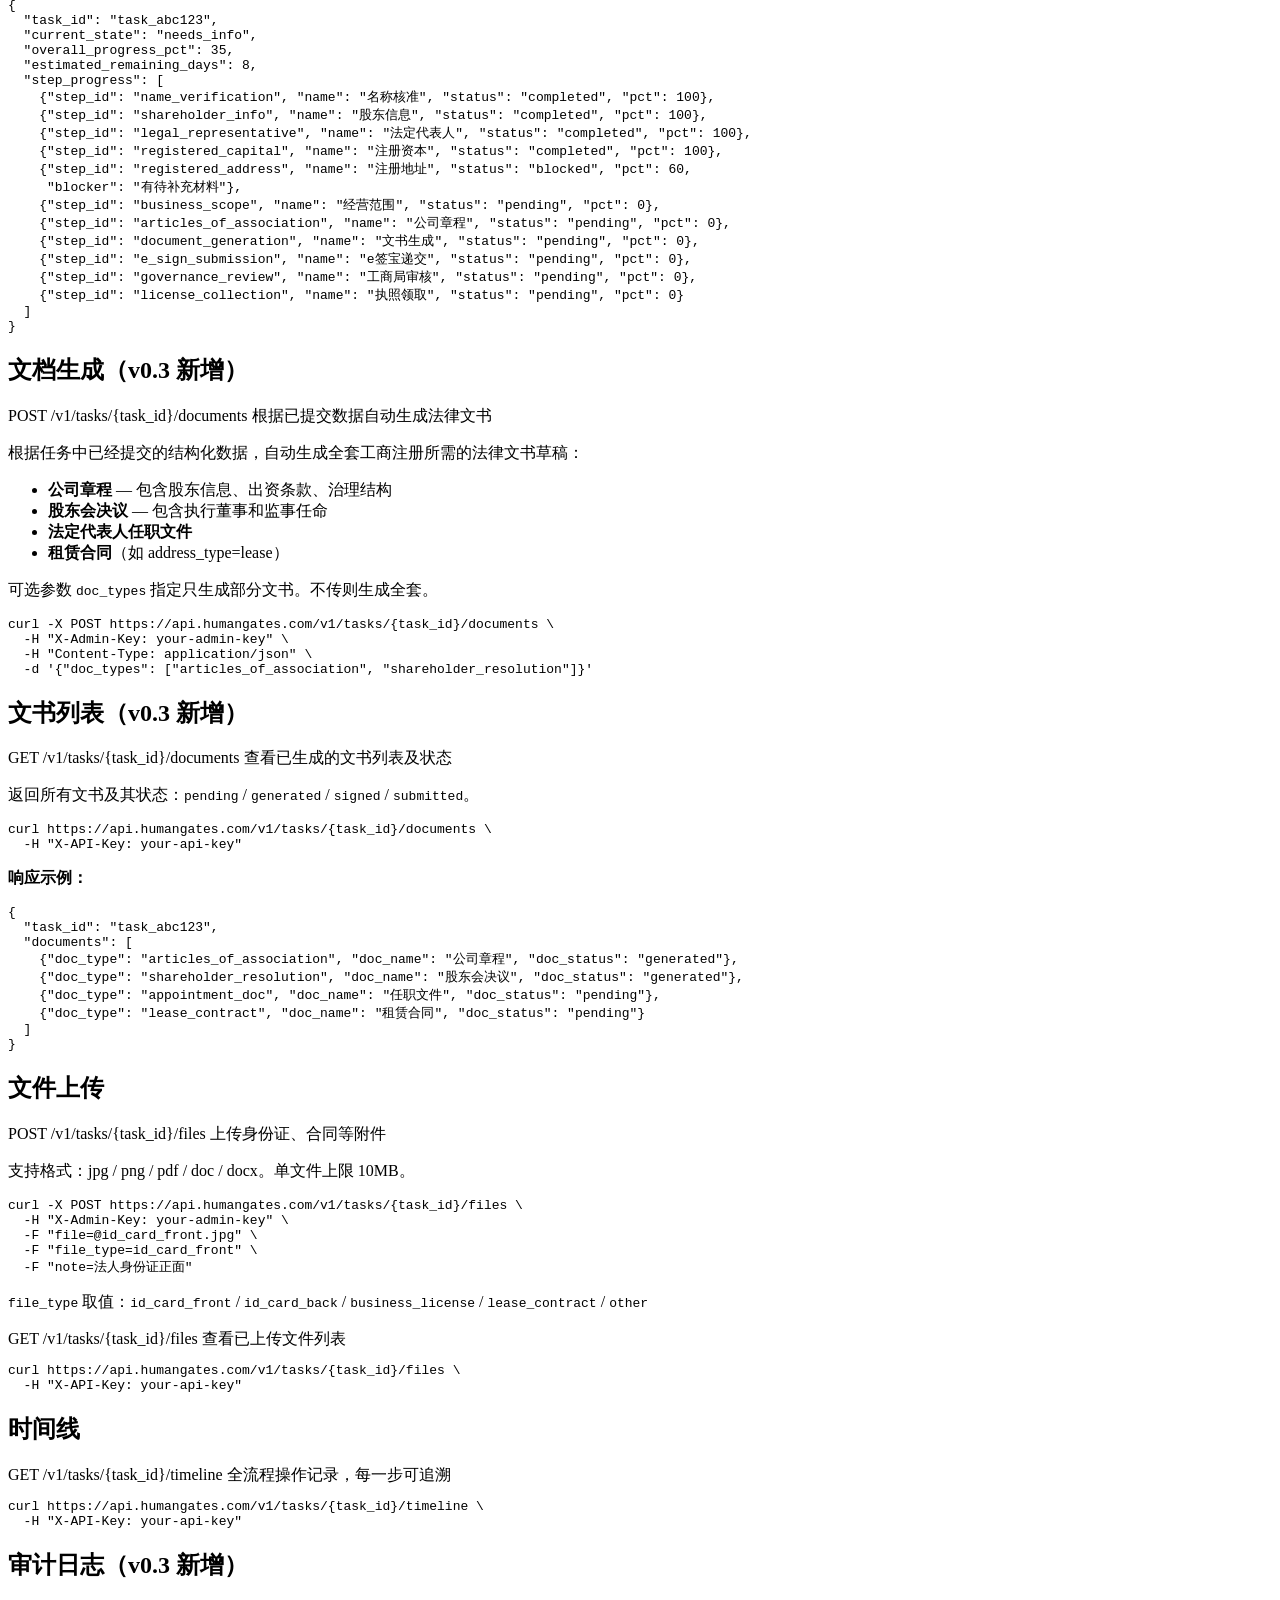
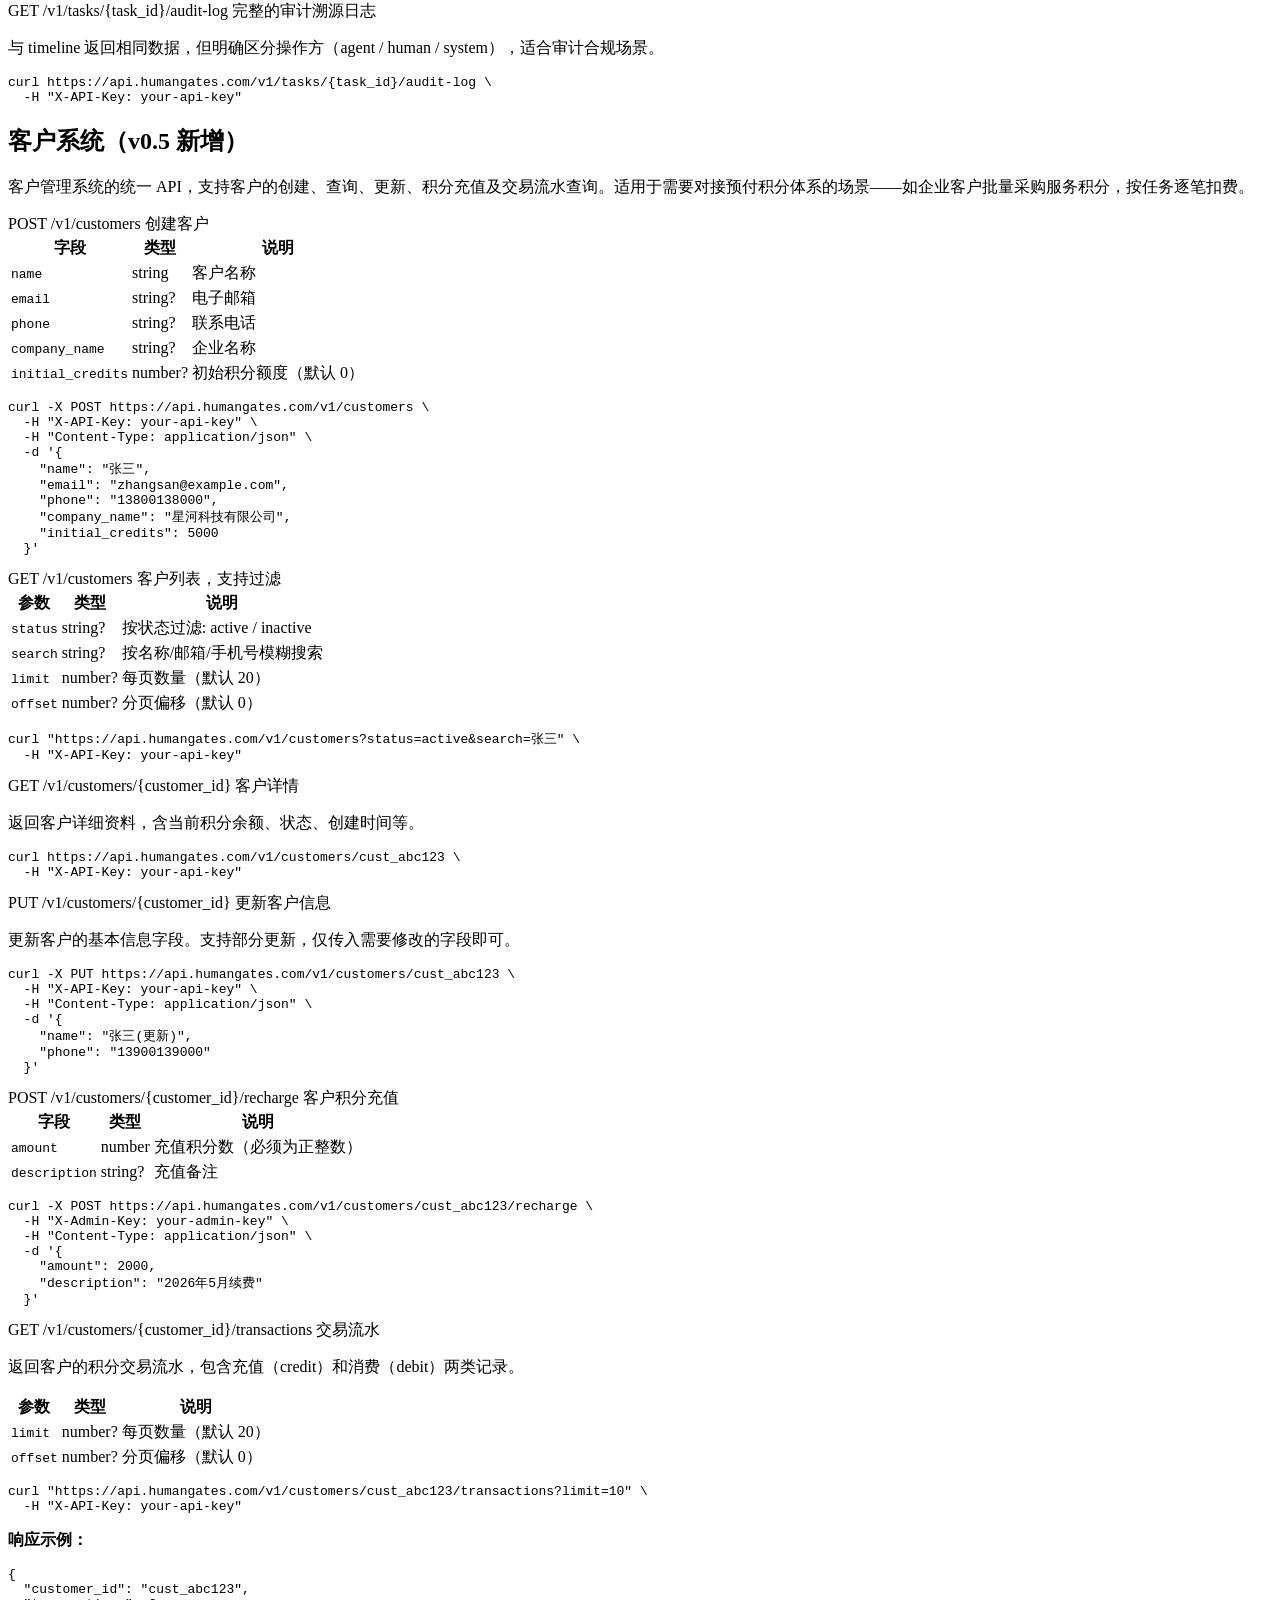
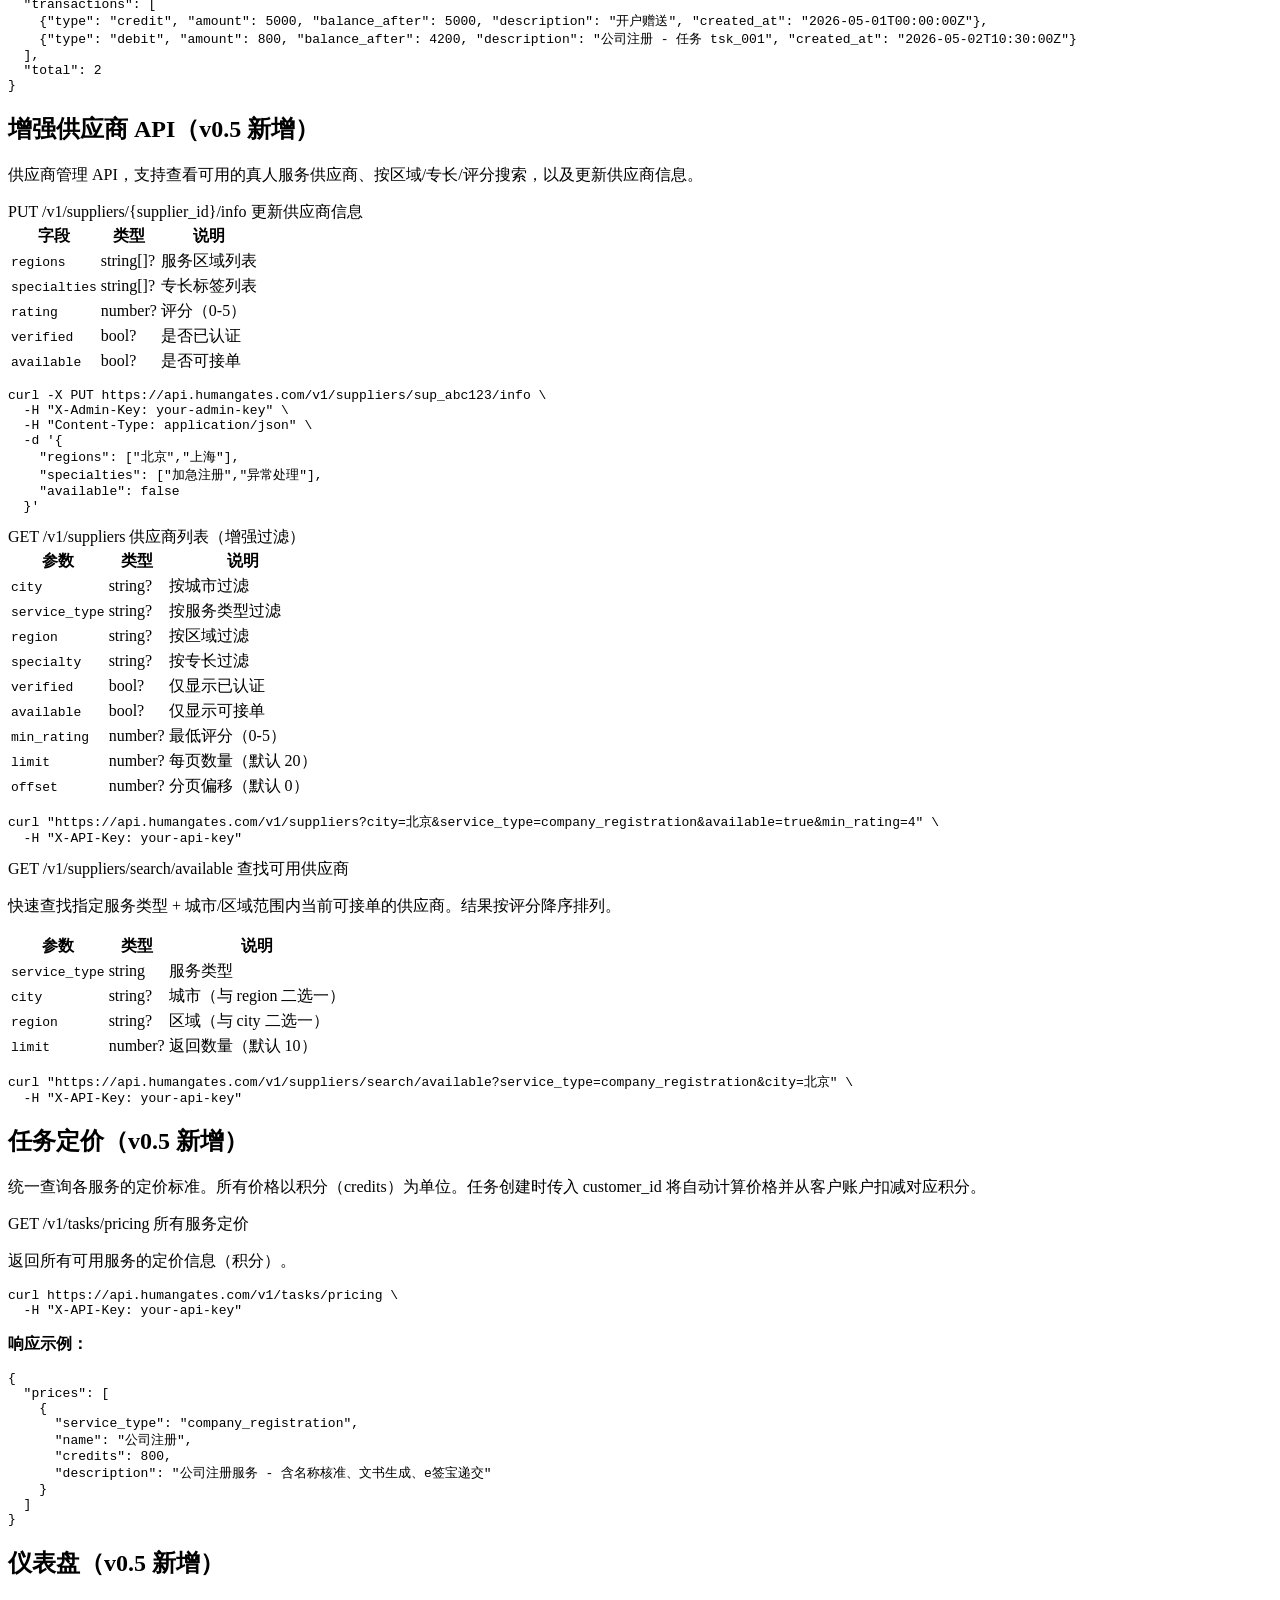
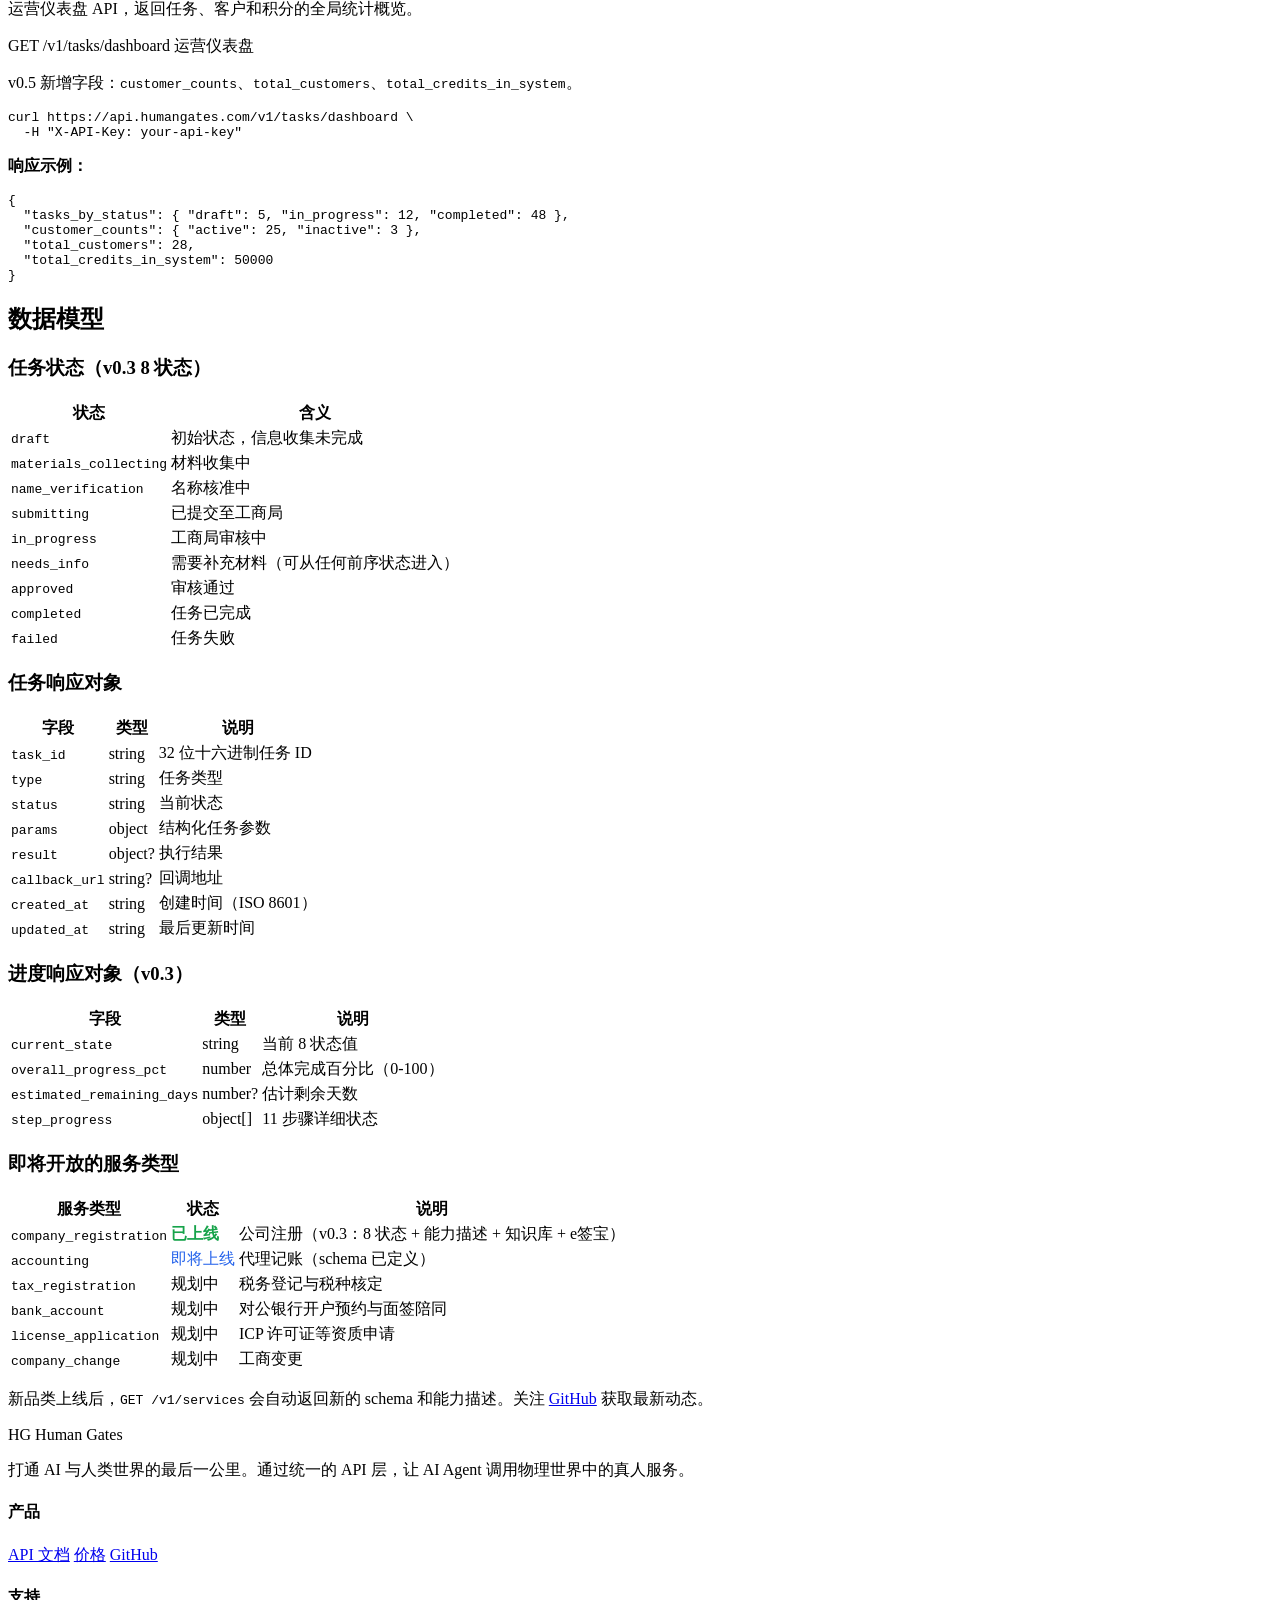
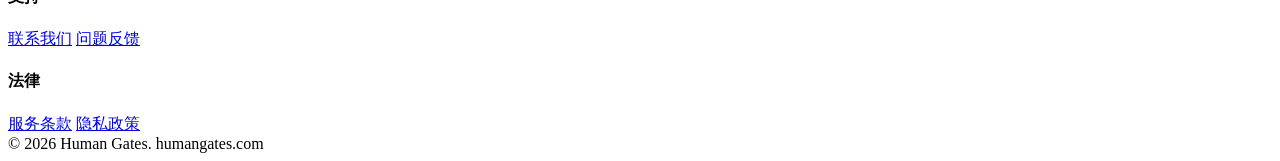
==== commit 5196db90: "v0.5.0 — 客户信用系统 + 供应商增强 + 超值定价体系" ====
--- a/www/api-docs.html
+++ b/www/api-docs.html
@@ -3,8 +3,8 @@
 <head>
   <meta charset="UTF-8">
   <meta name="viewport" content="width=device-width, initial-scale=1.0">
-  <title>API 文档 — Human Gates v0.3</title>
-  <meta name="description" content="Human Gates API 参考文档。AI Agent 调用物理世界真人服务的标准通信协议。v0.3 新增能力描述、知识库、进度查询和文档生成。">
+  <title>API 文档 — Human Gates v0.5</title>
+  <meta name="description" content="Human Gates API 参考文档。AI Agent 调用物理世界真人服务的标准通信协议。v0.5 新增客户系统、供应商增强、任务定价和仪表盘。">
   <link rel="stylesheet" href="/css/style.css">
   <link rel="icon" href="data:image/svg+xml,<svg xmlns='http://www.w3.org/2000/svg' viewBox='0 0 32 32'><rect width='32' height='32' rx='8' fill='%231a56db'/><text x='50%25' y='55%25' dominant-baseline='middle' text-anchor='middle' fill='white' font-size='18' font-weight='700' font-family='sans-serif'>HG</text></svg>">
 </head>
@@ -47,6 +47,10 @@
         <a href="#files">文件上传</a>
         <a href="#timeline">时间线</a>
         <a href="#audit-log">审计日志</a>
+        <a href="#customers">客户系统</a>
+        <a href="#suppliers">供应商</a>
+        <a href="#task-pricing">任务定价</a>
+        <a href="#dashboard">仪表盘</a>
         <a href="#schemas">数据模型</a>
       </aside>
 
@@ -61,6 +65,13 @@
         <h2 id="philosophy">设计理念</h2>
         <p>Human Gates 不只是一个工单系统。我们的核心价值在于：<strong>定义标准化的数据结构，让 AI 消除人与人之间的沟通成本。</strong></p>
         <p>注册公司最大的成本不是几百块工本费，而是资料来回修改、信息反复确认的时间。我们的 API 用深度结构化的 schema，强迫 AI Agent 第一次提交就把所有信息收集全——股东信息、章程条款、地址证明、高管任职……一个都不少。</p>
+        <p><strong>v0.5 新增能力：</strong></p>
+        <ul>
+          <li><strong>客户系统</strong>：创建/管理客户、充值扣费、交易流水查询</li>
+          <li><strong>增强供应商 API</strong>：按区域/专长/评分搜索，更新供应商标注与状态</li>
+          <li><strong>任务定价</strong>：统一返回各服务定价（积分数），任务创建支持 customer_id 自动扣费</li>
+          <li><strong>仪表盘增强</strong>：客户统计、积分总量等运营数据</li>
+        </ul>
         <p><strong>v0.3 新增能力：</strong></p>
         <ul>
           <li><strong>能力描述</strong>（capabilities）：每个服务返回 agent_auto（10 项自动判定）、human_required（7 项人工事项）、escalation（5 个转人条件）</li>
@@ -179,6 +190,7 @@
                 <tr><td><code>type</code></td><td>string</td><td>任务类型，从 GET /v1/services 获取</td></tr>
                 <tr><td><code>params</code></td><td>object</td><td>结构化参数，按对应类型的 JSON Schema 填写</td></tr>
                 <tr><td><code>callback_url</code></td><td>string?</td><td>可选，任务完成回调</td></tr>
+                <tr><td><code>customer_id</code></td><td>string?</td><td>v0.5: 客户 ID，传入后自动计算价格并扣除客户积分</td></tr>
               </tbody>
             </table>
             <p><strong>company_registration 参数结构：</strong></p>
@@ -449,6 +461,287 @@
           </div>
         </div>
 
+        <h2 id="customers">客户系统（v0.5 新增）</h2>
+        <p>客户管理系统的统一 API，支持客户的创建、查询、更新、积分充值及交易流水查询。适用于需要对接预付积分体系的场景——如企业客户批量采购服务积分，按任务逐笔扣费。</p>
+
+        <div class="endpoint open">
+          <div class="endpoint-header">
+            <span class="endpoint-method method-post">POST</span>
+            <span class="endpoint-path">/v1/customers</span>
+            <span class="endpoint-desc">创建客户</span>
+          </div>
+          <div class="endpoint-body">
+            <table class="doc-table">
+              <thead>
+                <tr><th>字段</th><th>类型</th><th>说明</th></tr>
+              </thead>
+              <tbody>
+                <tr><td><code>name</code></td><td>string</td><td>客户名称</td></tr>
+                <tr><td><code>email</code></td><td>string?</td><td>电子邮箱</td></tr>
+                <tr><td><code>phone</code></td><td>string?</td><td>联系电话</td></tr>
+                <tr><td><code>company_name</code></td><td>string?</td><td>企业名称</td></tr>
+                <tr><td><code>initial_credits</code></td><td>number?</td><td>初始积分额度（默认 0）</td></tr>
+              </tbody>
+            </table>
+            <pre><code>curl -X POST https://api.humangates.com/v1/customers \
+  -H "X-API-Key: your-api-key" \
+  -H "Content-Type: application/json" \
+  -d '{
+    "name": "张三",
+    "email": "zhangsan@example.com",
+    "phone": "13800138000",
+    "company_name": "星河科技有限公司",
+    "initial_credits": 5000
+  }'</code></pre>
+          </div>
+        </div>
+
+        <div class="endpoint open">
+          <div class="endpoint-header">
+            <span class="endpoint-method method-get">GET</span>
+            <span class="endpoint-path">/v1/customers</span>
+            <span class="endpoint-desc">客户列表，支持过滤</span>
+          </div>
+          <div class="endpoint-body">
+            <table class="doc-table">
+              <thead>
+                <tr><th>参数</th><th>类型</th><th>说明</th></tr>
+              </thead>
+              <tbody>
+                <tr><td><code>status</code></td><td>string?</td><td>按状态过滤: active / inactive</td></tr>
+                <tr><td><code>search</code></td><td>string?</td><td>按名称/邮箱/手机号模糊搜索</td></tr>
+                <tr><td><code>limit</code></td><td>number?</td><td>每页数量（默认 20）</td></tr>
+                <tr><td><code>offset</code></td><td>number?</td><td>分页偏移（默认 0）</td></tr>
+              </tbody>
+            </table>
+            <pre><code>curl "https://api.humangates.com/v1/customers?status=active&search=张三" \
+  -H "X-API-Key: your-api-key"</code></pre>
+          </div>
+        </div>
+
+        <div class="endpoint open">
+          <div class="endpoint-header">
+            <span class="endpoint-method method-get">GET</span>
+            <span class="endpoint-path">/v1/customers/{customer_id}</span>
+            <span class="endpoint-desc">客户详情</span>
+          </div>
+          <div class="endpoint-body">
+            <p>返回客户详细资料，含当前积分余额、状态、创建时间等。</p>
+            <pre><code>curl https://api.humangates.com/v1/customers/cust_abc123 \
+  -H "X-API-Key: your-api-key"</code></pre>
+          </div>
+        </div>
+
+        <div class="endpoint open">
+          <div class="endpoint-header">
+            <span class="endpoint-method method-put">PUT</span>
+            <span class="endpoint-path">/v1/customers/{customer_id}</span>
+            <span class="endpoint-desc">更新客户信息</span>
+          </div>
+          <div class="endpoint-body">
+            <p>更新客户的基本信息字段。支持部分更新，仅传入需要修改的字段即可。</p>
+            <pre><code>curl -X PUT https://api.humangates.com/v1/customers/cust_abc123 \
+  -H "X-API-Key: your-api-key" \
+  -H "Content-Type: application/json" \
+  -d '{
+    "name": "张三(更新)",
+    "phone": "13900139000"
+  }'</code></pre>
+          </div>
+        </div>
+
+        <div class="endpoint open">
+          <div class="endpoint-header">
+            <span class="endpoint-method method-post">POST</span>
+            <span class="endpoint-path">/v1/customers/{customer_id}/recharge</span>
+            <span class="endpoint-desc">客户积分充值</span>
+          </div>
+          <div class="endpoint-body">
+            <table class="doc-table">
+              <thead>
+                <tr><th>字段</th><th>类型</th><th>说明</th></tr>
+              </thead>
+              <tbody>
+                <tr><td><code>amount</code></td><td>number</td><td>充值积分数（必须为正整数）</td></tr>
+                <tr><td><code>description</code></td><td>string?</td><td>充值备注</td></tr>
+              </tbody>
+            </table>
+            <pre><code>curl -X POST https://api.humangates.com/v1/customers/cust_abc123/recharge \
+  -H "X-Admin-Key: your-admin-key" \
+  -H "Content-Type: application/json" \
+  -d '{
+    "amount": 2000,
+    "description": "2026年5月续费"
+  }'</code></pre>
+          </div>
+        </div>
+
+        <div class="endpoint open">
+          <div class="endpoint-header">
+            <span class="endpoint-method method-get">GET</span>
+            <span class="endpoint-path">/v1/customers/{customer_id}/transactions</span>
+            <span class="endpoint-desc">交易流水</span>
+          </div>
+          <div class="endpoint-body">
+            <p>返回客户的积分交易流水，包含充值（credit）和消费（debit）两类记录。</p>
+            <table class="doc-table">
+              <thead>
+                <tr><th>参数</th><th>类型</th><th>说明</th></tr>
+              </thead>
+              <tbody>
+                <tr><td><code>limit</code></td><td>number?</td><td>每页数量（默认 20）</td></tr>
+                <tr><td><code>offset</code></td><td>number?</td><td>分页偏移（默认 0）</td></tr>
+              </tbody>
+            </table>
+            <pre><code>curl "https://api.humangates.com/v1/customers/cust_abc123/transactions?limit=10" \
+  -H "X-API-Key: your-api-key"</code></pre>
+            <p><strong>响应示例：</strong></p>
+            <pre><code>{
+  "customer_id": "cust_abc123",
+  "transactions": [
+    {"type": "credit", "amount": 5000, "balance_after": 5000, "description": "开户赠送", "created_at": "2026-05-01T00:00:00Z"},
+    {"type": "debit", "amount": 800, "balance_after": 4200, "description": "公司注册 - 任务 tsk_001", "created_at": "2026-05-02T10:30:00Z"}
+  ],
+  "total": 2
+}</code></pre>
+          </div>
+        </div>
+
+        <h2 id="suppliers">增强供应商 API（v0.5 新增）</h2>
+        <p>供应商管理 API，支持查看可用的真人服务供应商、按区域/专长/评分搜索，以及更新供应商信息。</p>
+
+        <div class="endpoint open">
+          <div class="endpoint-header">
+            <span class="endpoint-method method-put">PUT</span>
+            <span class="endpoint-path">/v1/suppliers/{supplier_id}/info</span>
+            <span class="endpoint-desc">更新供应商信息</span>
+          </div>
+          <div class="endpoint-body">
+            <table class="doc-table">
+              <thead>
+                <tr><th>字段</th><th>类型</th><th>说明</th></tr>
+              </thead>
+              <tbody>
+                <tr><td><code>regions</code></td><td>string[]?</td><td>服务区域列表</td></tr>
+                <tr><td><code>specialties</code></td><td>string[]?</td><td>专长标签列表</td></tr>
+                <tr><td><code>rating</code></td><td>number?</td><td>评分（0-5）</td></tr>
+                <tr><td><code>verified</code></td><td>bool?</td><td>是否已认证</td></tr>
+                <tr><td><code>available</code></td><td>bool?</td><td>是否可接单</td></tr>
+              </tbody>
+            </table>
+            <pre><code>curl -X PUT https://api.humangates.com/v1/suppliers/sup_abc123/info \
+  -H "X-Admin-Key: your-admin-key" \
+  -H "Content-Type: application/json" \
+  -d '{
+    "regions": ["北京","上海"],
+    "specialties": ["加急注册","异常处理"],
+    "available": false
+  }'</code></pre>
+          </div>
+        </div>
+
+        <div class="endpoint open">
+          <div class="endpoint-header">
+            <span class="endpoint-method method-get">GET</span>
+            <span class="endpoint-path">/v1/suppliers</span>
+            <span class="endpoint-desc">供应商列表（增强过滤）</span>
+          </div>
+          <div class="endpoint-body">
+            <table class="doc-table">
+              <thead>
+                <tr><th>参数</th><th>类型</th><th>说明</th></tr>
+              </thead>
+              <tbody>
+                <tr><td><code>city</code></td><td>string?</td><td>按城市过滤</td></tr>
+                <tr><td><code>service_type</code></td><td>string?</td><td>按服务类型过滤</td></tr>
+                <tr><td><code>region</code></td><td>string?</td><td>按区域过滤</td></tr>
+                <tr><td><code>specialty</code></td><td>string?</td><td>按专长过滤</td></tr>
+                <tr><td><code>verified</code></td><td>bool?</td><td>仅显示已认证</td></tr>
+                <tr><td><code>available</code></td><td>bool?</td><td>仅显示可接单</td></tr>
+                <tr><td><code>min_rating</code></td><td>number?</td><td>最低评分（0-5）</td></tr>
+                <tr><td><code>limit</code></td><td>number?</td><td>每页数量（默认 20）</td></tr>
+                <tr><td><code>offset</code></td><td>number?</td><td>分页偏移（默认 0）</td></tr>
+              </tbody>
+            </table>
+            <pre><code>curl "https://api.humangates.com/v1/suppliers?city=北京&service_type=company_registration&available=true&min_rating=4" \
+  -H "X-API-Key: your-api-key"</code></pre>
+          </div>
+        </div>
+
+        <div class="endpoint open">
+          <div class="endpoint-header">
+            <span class="endpoint-method method-get">GET</span>
+            <span class="endpoint-path">/v1/suppliers/search/available</span>
+            <span class="endpoint-desc">查找可用供应商</span>
+          </div>
+          <div class="endpoint-body">
+            <p>快速查找指定服务类型 + 城市/区域范围内当前可接单的供应商。结果按评分降序排列。</p>
+            <table class="doc-table">
+              <thead>
+                <tr><th>参数</th><th>类型</th><th>说明</th></tr>
+              </thead>
+              <tbody>
+                <tr><td><code>service_type</code></td><td>string</td><td>服务类型</td></tr>
+                <tr><td><code>city</code></td><td>string?</td><td>城市（与 region 二选一）</td></tr>
+                <tr><td><code>region</code></td><td>string?</td><td>区域（与 city 二选一）</td></tr>
+                <tr><td><code>limit</code></td><td>number?</td><td>返回数量（默认 10）</td></tr>
+              </tbody>
+            </table>
+            <pre><code>curl "https://api.humangates.com/v1/suppliers/search/available?service_type=company_registration&city=北京" \
+  -H "X-API-Key: your-api-key"</code></pre>
+          </div>
+        </div>
+
+        <h2 id="task-pricing">任务定价（v0.5 新增）</h2>
+        <p>统一查询各服务的定价标准。所有价格以积分（credits）为单位。任务创建时传入 customer_id 将自动计算价格并从客户账户扣减对应积分。</p>
+
+        <div class="endpoint open">
+          <div class="endpoint-header">
+            <span class="endpoint-method method-get">GET</span>
+            <span class="endpoint-path">/v1/tasks/pricing</span>
+            <span class="endpoint-desc">所有服务定价</span>
+          </div>
+          <div class="endpoint-body">
+            <p>返回所有可用服务的定价信息（积分）。</p>
+            <pre><code>curl https://api.humangates.com/v1/tasks/pricing \
+  -H "X-API-Key: your-api-key"</code></pre>
+            <p><strong>响应示例：</strong></p>
+            <pre><code>{
+  "prices": [
+    {
+      "service_type": "company_registration",
+      "name": "公司注册",
+      "credits": 800,
+      "description": "公司注册服务 - 含名称核准、文书生成、e签宝递交"
+    }
+  ]
+}</code></pre>
+          </div>
+        </div>
+
+        <h2 id="dashboard">仪表盘（v0.5 新增）</h2>
+        <p>运营仪表盘 API，返回任务、客户和积分的全局统计概览。</p>
+
+        <div class="endpoint open">
+          <div class="endpoint-header">
+            <span class="endpoint-method method-get">GET</span>
+            <span class="endpoint-path">/v1/tasks/dashboard</span>
+            <span class="endpoint-desc">运营仪表盘</span>
+          </div>
+          <div class="endpoint-body">
+            <p>v0.5 新增字段：<code>customer_counts</code>、<code>total_customers</code>、<code>total_credits_in_system</code>。</p>
+            <pre><code>curl https://api.humangates.com/v1/tasks/dashboard \
+  -H "X-API-Key: your-api-key"</code></pre>
+            <p><strong>响应示例：</strong></p>
+            <pre><code>{
+  "tasks_by_status": { "draft": 5, "in_progress": 12, "completed": 48 },
+  "customer_counts": { "active": 25, "inactive": 3 },
+  "total_customers": 28,
+  "total_credits_in_system": 50000
+}</code></pre>
+          </div>
+        </div>
+
         <h2 id="schemas">数据模型</h2>
 
         <h3>任务状态（v0.3 8 状态）</h3>
